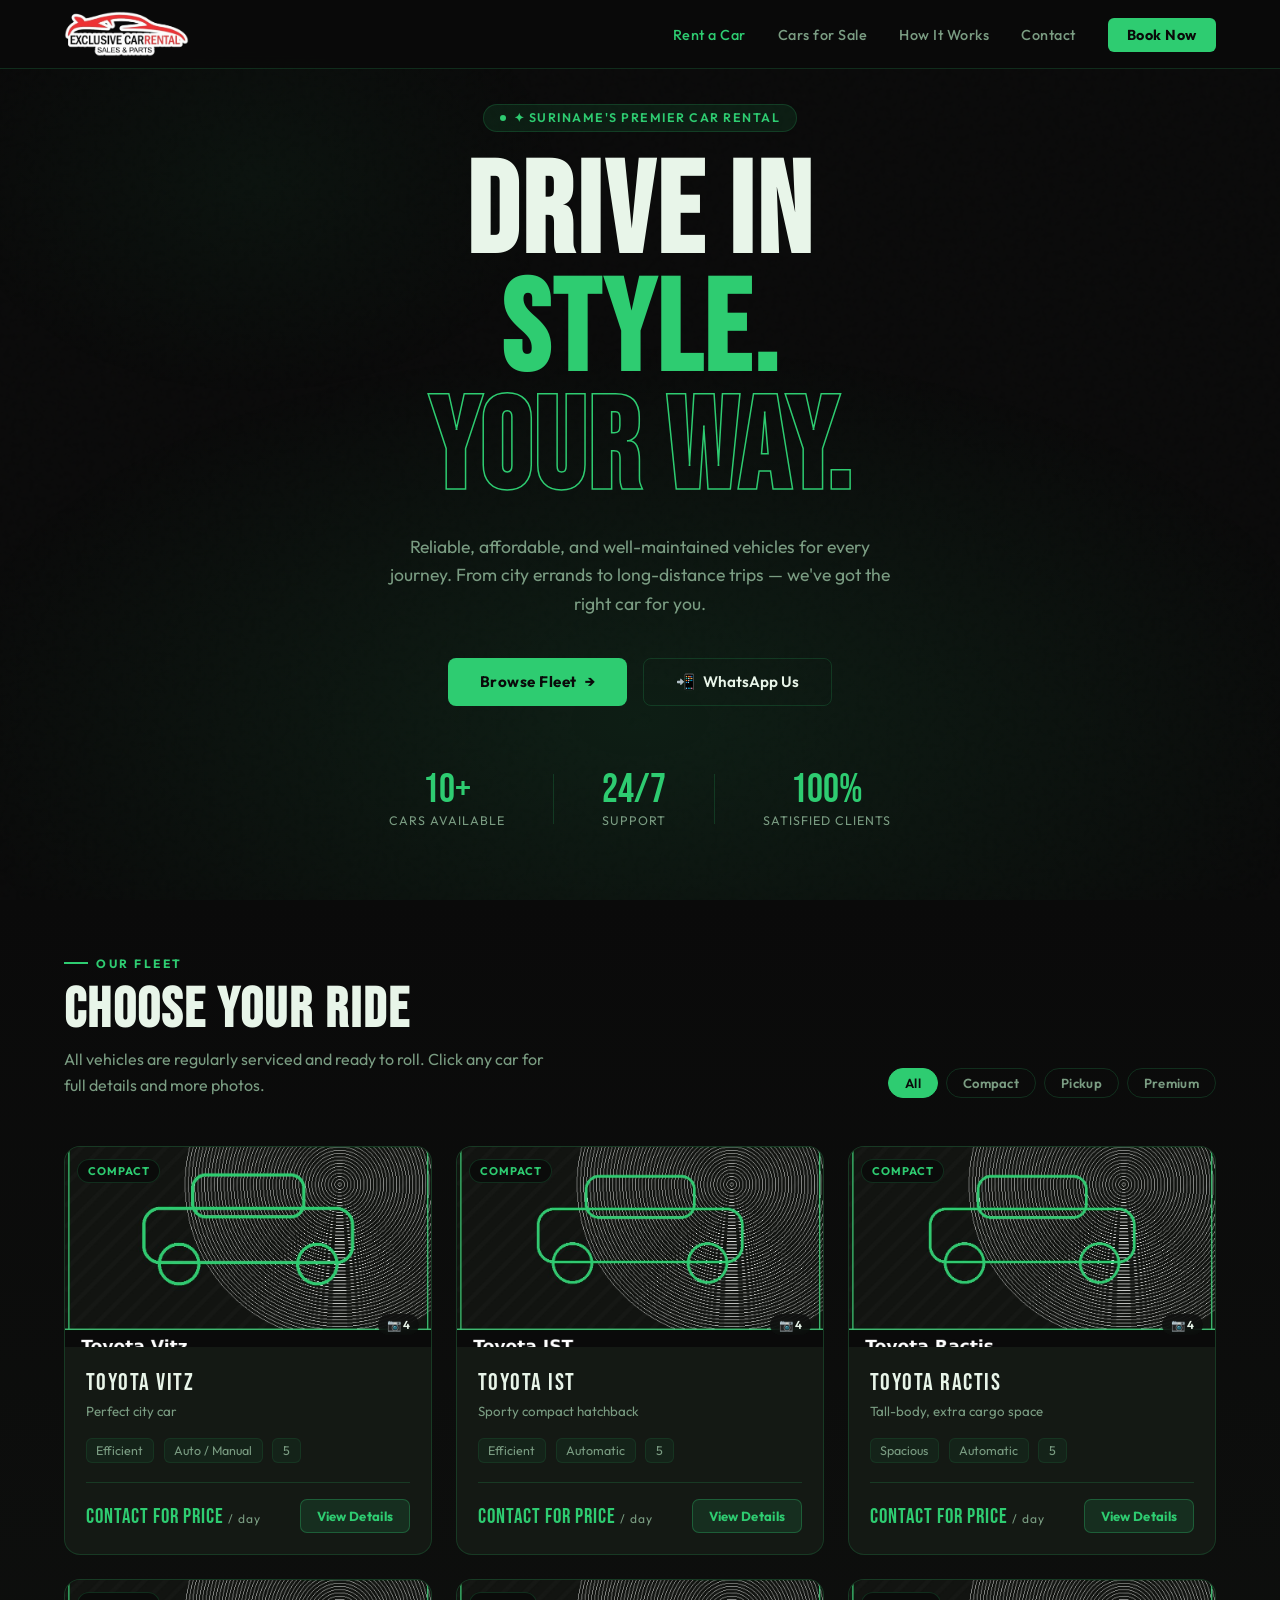
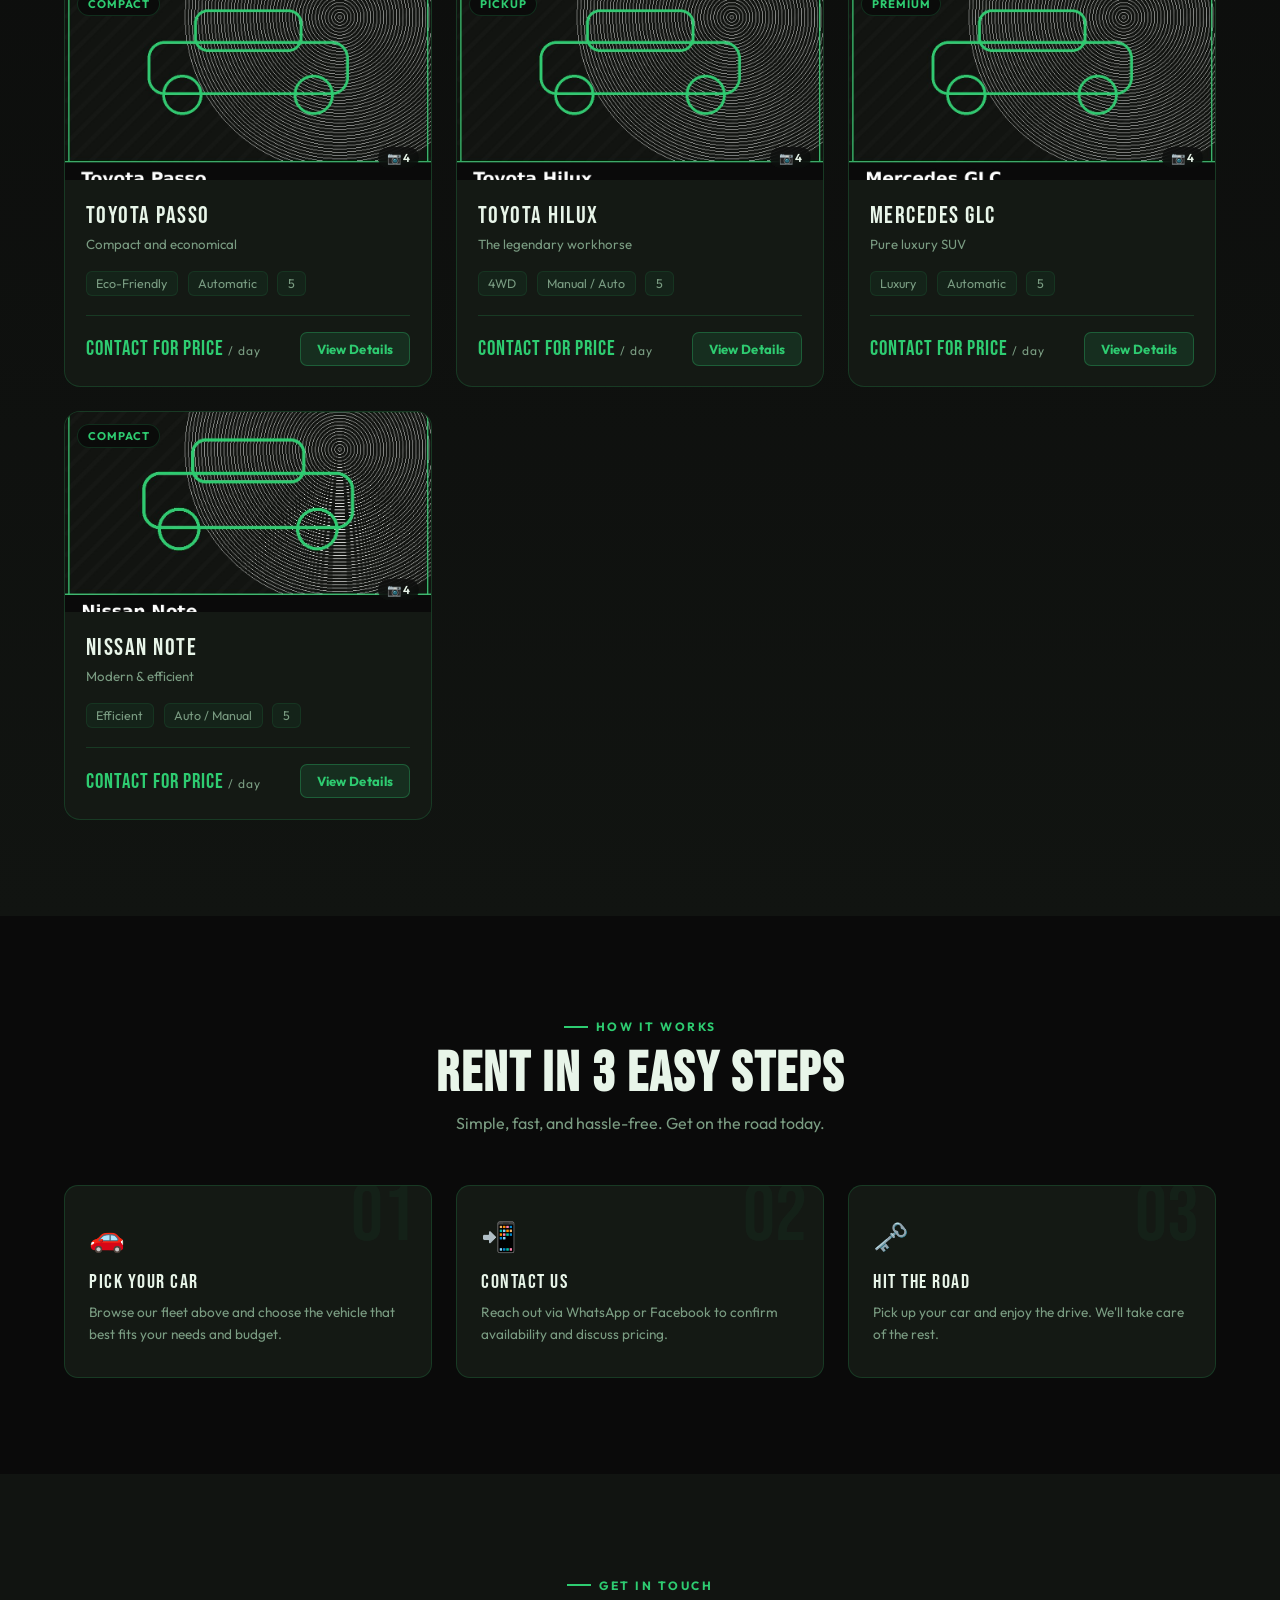
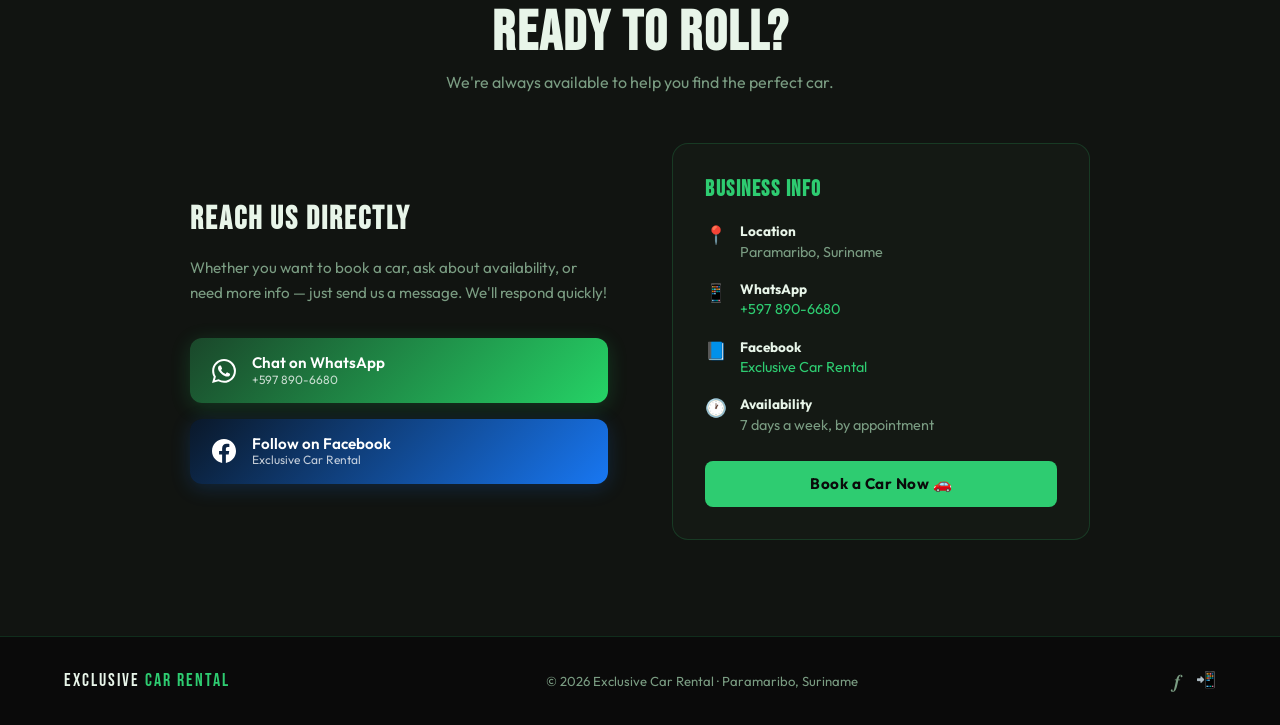
==== index.html @ 066af8f7 "Added files for the project" ====
<!DOCTYPE html>
<html lang="en">
<head>
  <meta charset="UTF-8" />
  <meta name="viewport" content="width=device-width, initial-scale=1.0"/>
  <title>Exclusive Car Rental — Rent a Car in Suriname</title>
  <link rel="icon" href="img/logo.png">
  <link href="https://fonts.googleapis.com/css2?family=Bebas+Neue&family=Outfit:wght@300;400;500;600;700&display=swap" rel="stylesheet"/>
  <link rel="stylesheet" href="index.css">
</head>
<body>

<!-- NAVBAR -->
<nav>
  <a href="index.html" class="logo">
    <img src="img/logo.png" alt="Exclusive Car Rental">
  </a>
  <ul class="nav-links">
    <li><a href="index.html#fleet" class="active">Rent a Car</a></li>
    <li><a href="sales.html">Cars for Sale</a></li>
    <li><a href="index.html#how">How It Works</a></li>
    <li><a href="index.html#contact">Contact</a></li>
    <li><a href="https://wa.me/5978906680" target="_blank" class="nav-cta">Book Now</a></li>
  </ul>
  <button class="hamburger" onclick="toggleMenu()" aria-label="Menu">
    <span></span><span></span><span></span>
  </button>
</nav>

<!-- MOBILE MENU -->
<div class="mobile-menu" id="mobileMenu">
  <a href="index.html#fleet" onclick="toggleMenu()">Rent a Car</a>
  <a href="sales.html" onclick="toggleMenu()">Cars for Sale</a>
  <a href="index.html#how" onclick="toggleMenu()">How It Works</a>
  <a href="index.html#contact" onclick="toggleMenu()">Contact</a>
  <a href="https://wa.me/5978906680" target="_blank">📲 Book on WhatsApp</a>
</div>

<!-- HERO -->
<section class="hero">
  <div class="hero-bg"></div>
  <div class="hero-badge">✦ Suriname's Premier Car Rental</div>
  <h1>
    DRIVE IN<br>
    <span class="accent">STYLE.</span><br>
    <span class="outline">YOUR WAY.</span>
  </h1>
  <p class="hero-sub">
    Reliable, affordable, and well-maintained vehicles for every journey.
    From city errands to long-distance trips — we've got the right car for you.
  </p>
  <div class="hero-actions">
    <a href="#fleet" class="btn-primary">
      <span>Browse Fleet</span>
      <span>→</span>
    </a>
    <a href="https://wa.me/5978906680" target="_blank" class="btn-outline">
      <span>📲</span>
      <span>WhatsApp Us</span>
    </a>
  </div>
  <div class="hero-stats">
    <div class="stat">
      <div class="stat-num">10+</div>
      <div class="stat-label">Cars Available</div>
    </div>
    <div class="divider"></div>
    <div class="stat">
      <div class="stat-num">24/7</div>
      <div class="stat-label">Support</div>
    </div>
    <div class="divider"></div>
    <div class="stat">
      <div class="stat-num">100%</div>
      <div class="stat-label">Satisfied Clients</div>
    </div>
  </div>
</section>

<!-- FLEET -->
<section id="fleet">
  <div class="fleet-header">
    <div>
      <div class="section-label">Our Fleet</div>
      <h2 class="section-title">CHOOSE YOUR RIDE</h2>
      <p class="section-sub">All vehicles are regularly serviced and ready to roll. Click any car for full details and more photos.</p>
    </div>
    <div class="filter-tabs">
      <button class="tab active" onclick="filterCars('all', this)">All</button>
      <button class="tab" onclick="filterCars('compact', this)">Compact</button>
      <button class="tab" onclick="filterCars('suv', this)">Pickup</button>
      <button class="tab" onclick="filterCars('premium', this)">Premium</button>
    </div>
  </div>

  <div class="cars-grid" id="carsGrid">
    <!-- populated by script -->
  </div>
</section>

<!-- HOW IT WORKS -->
<section id="how">
  <div style="text-align:center; margin-bottom:0;">
    <div class="section-label" style="justify-content:center;">How It Works</div>
    <h2 class="section-title">RENT IN 3 EASY STEPS</h2>
    <p class="section-sub" style="margin: 0 auto;">Simple, fast, and hassle-free. Get on the road today.</p>
  </div>
  <div class="how-grid">
    <div class="how-card reveal" data-num="01">
      <div class="how-icon">🚗</div>
      <div class="how-title">Pick Your Car</div>
      <div class="how-desc">Browse our fleet above and choose the vehicle that best fits your needs and budget.</div>
    </div>
    <div class="how-card reveal" data-num="02" style="transition-delay:0.1s">
      <div class="how-icon">📲</div>
      <div class="how-title">Contact Us</div>
      <div class="how-desc">Reach out via WhatsApp or Facebook to confirm availability and discuss pricing.</div>
    </div>
    <div class="how-card reveal" data-num="03" style="transition-delay:0.2s">
      <div class="how-icon">🗝️</div>
      <div class="how-title">Hit the Road</div>
      <div class="how-desc">Pick up your car and enjoy the drive. We'll take care of the rest.</div>
    </div>
  </div>
</section>

<!-- CONTACT -->
<section id="contact">
  <div style="text-align:center;">
    <div class="section-label" style="justify-content:center;">Get In Touch</div>
    <h2 class="section-title">READY TO ROLL?</h2>
    <p class="section-sub" style="margin: 0 auto;">We're always available to help you find the perfect car.</p>
  </div>

  <div class="contact-wrapper">
    <div class="contact-info reveal">
      <h3>Reach Us Directly</h3>
      <p>Whether you want to book a car, ask about availability, or need more info — just send us a message. We'll respond quickly!</p>
      <div class="social-btns">
        <a href="https://wa.me/5978906680" target="_blank" class="social-btn whatsapp">
          <svg viewBox="0 0 24 24" fill="currentColor">
            <path d="M17.472 14.382c-.297-.149-1.758-.867-2.03-.967-.273-.099-.471-.148-.67.15-.197.297-.767.966-.94 1.164-.173.199-.347.223-.644.075-.297-.15-1.255-.463-2.39-1.475-.883-.788-1.48-1.761-1.653-2.059-.173-.297-.018-.458.13-.606.134-.133.298-.347.446-.52.149-.174.198-.298.298-.497.099-.198.05-.371-.025-.52-.075-.149-.669-1.612-.916-2.207-.242-.579-.487-.5-.669-.51-.173-.008-.371-.01-.57-.01-.198 0-.52.074-.792.372-.272.297-1.04 1.016-1.04 2.479 0 1.462 1.065 2.875 1.213 3.074.149.198 2.096 3.2 5.077 4.487.709.306 1.262.489 1.694.625.712.227 1.36.195 1.871.118.571-.085 1.758-.719 2.006-1.413.248-.694.248-1.289.173-1.413-.074-.124-.272-.198-.57-.347m-5.421 7.403h-.004a9.87 9.87 0 01-5.031-1.378l-.361-.214-3.741.982.998-3.648-.235-.374a9.86 9.86 0 01-1.51-5.26c.001-5.45 4.436-9.884 9.888-9.884 2.64 0 5.122 1.03 6.988 2.898a9.825 9.825 0 012.893 6.994c-.003 5.45-4.437 9.884-9.885 9.884m8.413-18.297A11.815 11.815 0 0012.05 0C5.495 0 .16 5.335.157 11.892c0 2.096.547 4.142 1.588 5.945L.057 24l6.305-1.654a11.882 11.882 0 005.683 1.448h.005c6.554 0 11.89-5.335 11.893-11.893a11.821 11.821 0 00-3.48-8.413z"/>
          </svg>
          <div class="social-btn-text">
            Chat on WhatsApp
            <small>+597 890-6680</small>
          </div>
        </a>
        <a href="https://www.facebook.com/share/1Eqevfsc1A/?mibextid=wwXIfr" target="_blank" class="social-btn facebook">
          <svg viewBox="0 0 24 24" fill="currentColor">
            <path d="M24 12.073c0-6.627-5.373-12-12-12s-12 5.373-12 12c0 5.99 4.388 10.954 10.125 11.854v-8.385H7.078v-3.47h3.047V9.43c0-3.007 1.792-4.669 4.533-4.669 1.312 0 2.686.235 2.686.235v2.953H15.83c-1.491 0-1.956.925-1.956 1.874v2.25h3.328l-.532 3.47h-2.796v8.385C19.612 23.027 24 18.062 24 12.073z"/>
          </svg>
          <div class="social-btn-text">
            Follow on Facebook
            <small>Exclusive Car Rental</small>
          </div>
        </a>
      </div>
    </div>

    <div class="contact-card reveal" style="transition-delay:0.15s">
      <h4>Business Info</h4>
      <div class="contact-row">
        <span class="contact-row-icon">📍</span>
        <div><strong>Location</strong>Paramaribo, Suriname</div>
      </div>
      <div class="contact-row">
        <span class="contact-row-icon">📱</span>
        <div><strong>WhatsApp</strong><a href="https://wa.me/5978906680" style="color:var(--green); text-decoration:none;">+597 890-6680</a></div>
      </div>
      <div class="contact-row">
        <span class="contact-row-icon">📘</span>
        <div><strong>Facebook</strong><a href="https://www.facebook.com/share/1Eqevfsc1A/?mibextid=wwXIfr" target="_blank" style="color:var(--green); text-decoration:none;">Exclusive Car Rental</a></div>
      </div>
      <div class="contact-row">
        <span class="contact-row-icon">🕐</span>
        <div><strong>Availability</strong>7 days a week, by appointment</div>
      </div>
      <a href="https://wa.me/5978906680?text=Hi! I'd like to rent a car." target="_blank" class="btn-primary" style="width:100%; justify-content:center; margin-top:0.5rem;">
        Book a Car Now 🚗
      </a>
    </div>
  </div>
</section>

<!-- FOOTER -->
<footer>
  <div class="footer-logo">EXCLUSIVE <span>CAR RENTAL</span></div>
  <div>© 2026 Exclusive Car Rental · Paramaribo, Suriname</div>
  <div style="display:flex; gap:1rem;">
    <a href="https://www.facebook.com/share/1Eqevfsc1A/?mibextid=wwXIfr" target="_blank" style="color:var(--muted); font-size:1.2rem; text-decoration:none; transition:color 0.2s;" onmouseover="this.style.color='#1877f2'" onmouseout="this.style.color='var(--muted)'">𝒇</a>
    <a href="https://wa.me/5978906680" target="_blank" style="color:var(--muted); font-size:1rem; text-decoration:none; transition:color 0.2s;" onmouseover="this.style.color='#25d366'" onmouseout="this.style.color='var(--muted)'">📲</a>
  </div>
</footer>

<script src="cars-data.js"></script>
<script>
  function toggleMenu() {
    document.getElementById('mobileMenu').classList.toggle('open');
  }

  // Build fleet cards from CARS.rental
  const grid = document.getElementById('carsGrid');
  const rentalCars = CARS.rental;
  let i = 0;
  for (const id in rentalCars) {
    const car = rentalCars[id];
    const cover = `img/rental/${id}/${car.images[0]}`;
    const card = document.createElement('a');
    card.href = `car-detail.html?type=rental&id=${id}`;
    card.className = 'car-card';
    card.dataset.cat = car.category;
    card.style.animationDelay = `${0.05 + i * 0.05}s`;
    card.innerHTML = `
      <div class="car-image">
        <div class="car-tag">${car.categoryLabel}</div>
        <img src="${cover}" alt="${car.name}">
        <div class="photo-count">📷 ${car.images.length}</div>
      </div>
      <div class="car-body">
        <div class="car-name">${car.name}</div>
        <div class="car-desc">${car.tagline}</div>
        <div class="car-specs">
          ${car.specs.slice(0,3).map(s => `<span class="spec">${s.value}</span>`).join('')}
        </div>
        <div class="car-footer">
          <div class="car-price">${car.price} <span>${car.priceUnit}</span></div>
          <span class="btn-rent">View Details</span>
        </div>
      </div>
    `;
    grid.appendChild(card);
    i++;
  }

  function filterCars(cat, btn) {
    document.querySelectorAll('.tab').forEach(t => t.classList.remove('active'));
    btn.classList.add('active');
    document.querySelectorAll('.car-card').forEach(card => {
      card.style.display = (cat === 'all' || card.dataset.cat === cat) ? '' : 'none';
    });
  }

  const observer = new IntersectionObserver((entries) => {
    entries.forEach(e => {
      if (e.isIntersecting) {
        e.target.classList.add('visible');
        observer.unobserve(e.target);
      }
    });
  }, { threshold: 0.1 });
  document.querySelectorAll('.reveal').forEach(el => observer.observe(el));
</script>

</body>
</html>
---- index.css ----
*, *::before, *::after { box-sizing: border-box; margin: 0; padding: 0; }

:root {
  --green: #2ecc71;
  --green-dark: #1a7a43;
  --green-light: #4fffaa;
  --black: #0a0a0a;
  --dark: #111411;
  --card-bg: #141914;
  --border: rgba(46,204,113,0.18);
  --text: #e8f5e9;
  --muted: #7a9c82;
  --gold: #f0c040;
}

html { scroll-behavior: smooth; }

body {
  background: var(--black);
  color: var(--text);
  font-family: 'Outfit', sans-serif;
  overflow-x: hidden;
}

body::before {
  content: '';
  position: fixed;
  inset: 0;
  background-image: url("data:image/svg+xml,%3Csvg viewBox='0 0 200 200' xmlns='http://www.w3.org/2000/svg'%3E%3Cfilter id='n'%3E%3CfeTurbulence type='fractalNoise' baseFrequency='0.75' numOctaves='4' stitchTiles='stitch'/%3E%3C/filter%3E%3Crect width='100%25' height='100%25' filter='url(%23n)' opacity='0.04'/%3E%3C/svg%3E");
  pointer-events: none;
  z-index: 0;
  opacity: 0.4;
}

/* ── NAVBAR ── */
nav {
  position: fixed; top: 0; left: 0; right: 0;
  z-index: 100;
  display: flex; align-items: center; justify-content: space-between;
  padding: 0.7rem 5%;
  background: rgba(10,10,10,0.85);
  backdrop-filter: blur(12px);
  border-bottom: 1px solid var(--border);
}

.logo {
  display: flex; align-items: center; gap: 0.6rem;
  text-decoration: none;
}

.logo img {
  height: 46px;
  width: auto;
  display: block;
}

.nav-links {
  display: flex; align-items: center; gap: 2rem; list-style: none;
}

.nav-links a {
  color: var(--muted);
  text-decoration: none;
  font-size: 0.9rem;
  font-weight: 500;
  letter-spacing: 0.5px;
  transition: color 0.2s;
}

.nav-links a:hover, .nav-links a.active { color: var(--green); }

.nav-cta {
  background: var(--green);
  color: var(--black) !important;
  padding: 0.5rem 1.2rem;
  border-radius: 6px;
  font-weight: 700 !important;
  transition: background 0.2s, transform 0.15s !important;
}

.nav-cta:hover { background: var(--green-light) !important; transform: translateY(-1px); }

/* ── MOBILE NAV ── */
.hamburger {
  display: none;
  flex-direction: column; gap: 5px;
  background: none; border: none;
  cursor: pointer; padding: 4px;
}

.hamburger span {
  display: block; width: 24px; height: 2px;
  background: var(--text);
  border-radius: 2px;
  transition: all 0.3s;
}

.mobile-menu {
  display: none;
  position: fixed;
  top: 65px; left: 0; right: 0;
  background: rgba(10,10,10,0.97);
  backdrop-filter: blur(12px);
  border-bottom: 1px solid var(--border);
  padding: 1.5rem 5%;
  z-index: 99;
  flex-direction: column; gap: 1rem;
}

.mobile-menu.open { display: flex; }

.mobile-menu a {
  color: var(--text);
  text-decoration: none;
  font-size: 1rem;
  font-weight: 500;
  padding: 0.5rem 0;
  border-bottom: 1px solid var(--border);
  transition: color 0.2s;
}

.mobile-menu a:hover { color: var(--green); }

@media (max-width: 768px) {
  .nav-links { display: none; }
  .hamburger { display: flex; }
}

/* ── PAGE HERO (small, used on sales/rental listing tops) ── */
.page-hero {
  padding: 9rem 5% 3rem;
  text-align: center;
  position: relative;
  background: radial-gradient(ellipse 70% 60% at 50% 0%, rgba(46,204,113,0.10) 0%, transparent 70%);
}

.hero-badge {
  display: inline-flex; align-items: center; gap: 0.5rem;
  background: rgba(46,204,113,0.1);
  border: 1px solid var(--border);
  border-radius: 999px;
  padding: 0.35rem 1rem;
  font-size: 0.78rem;
  font-weight: 600;
  color: var(--green);
  letter-spacing: 1.5px;
  text-transform: uppercase;
  margin-bottom: 1.5rem;
}

.hero-badge::before {
  content: '';
  width: 6px; height: 6px;
  border-radius: 50%;
  background: var(--green);
  animation: pulse 1.5s infinite;
}

@keyframes pulse {
  0%, 100% { opacity: 1; transform: scale(1); }
  50% { opacity: 0.4; transform: scale(1.4); }
}

.page-hero h1 {
  font-family: 'Bebas Neue', sans-serif;
  font-size: clamp(2.6rem, 7vw, 5rem);
  letter-spacing: 3px;
  line-height: 1;
}

.page-hero h1 .accent { color: var(--green); }

.page-hero p {
  margin: 1.2rem auto 0;
  max-width: 550px;
  color: var(--muted);
  font-size: 1.05rem;
  line-height: 1.6;
}

/* ── FULL HERO (homepage only) ── */
.hero {
  min-height: 100vh;
  display: flex; flex-direction: column;
  align-items: center; justify-content: center;
  text-align: center;
  padding: 6rem 5% 4rem;
  position: relative;
  overflow: hidden;
}

.hero-bg {
  position: absolute; inset: 0;
  background:
    radial-gradient(ellipse 80% 60% at 50% 80%, rgba(46,204,113,0.10) 0%, transparent 70%),
    radial-gradient(ellipse 40% 40% at 20% 20%, rgba(26,122,67,0.08) 0%, transparent 60%);
  z-index: 0;
}

.hero h1 {
  font-family: 'Bebas Neue', sans-serif;
  font-size: clamp(3.5rem, 10vw, 8rem);
  line-height: 0.92;
  letter-spacing: 3px;
  position: relative; z-index: 1;
  animation: fadeUp 0.7s 0.1s ease both;
}

.hero .hero-badge { position: relative; z-index: 1; animation: fadeUp 0.6s ease both; }
.hero h1 .accent { color: var(--green); }
.hero h1 .outline { -webkit-text-stroke: 1.5px var(--green); color: transparent; }

.hero-sub {
  margin-top: 1.5rem;
  font-size: 1.1rem;
  color: var(--muted);
  font-weight: 400;
  max-width: 500px;
  line-height: 1.6;
  position: relative; z-index: 1;
  animation: fadeUp 0.7s 0.2s ease both;
}

.hero-actions {
  margin-top: 2.5rem;
  display: flex; gap: 1rem; flex-wrap: wrap; justify-content: center;
  position: relative; z-index: 1;
  animation: fadeUp 0.7s 0.3s ease both;
}

.btn-primary {
  background: var(--green);
  color: var(--black);
  font-weight: 700;
  font-size: 0.95rem;
  padding: 0.85rem 2rem;
  border-radius: 8px;
  text-decoration: none;
  letter-spacing: 0.5px;
  border: none;
  cursor: pointer;
  transition: background 0.2s, transform 0.15s, box-shadow 0.2s;
  display: inline-flex; align-items: center; gap: 0.5rem;
}

.btn-primary:hover {
  background: var(--green-light);
  transform: translateY(-2px);
  box-shadow: 0 8px 24px rgba(46,204,113,0.3);
}

.btn-outline {
  border: 1.5px solid var(--border);
  color: var(--text);
  font-weight: 600;
  font-size: 0.95rem;
  padding: 0.85rem 2rem;
  border-radius: 8px;
  text-decoration: none;
  background: transparent;
  cursor: pointer;
  transition: border-color 0.2s, color 0.2s, transform 0.15s;
  display: inline-flex; align-items: center; gap: 0.5rem;
}

.btn-outline:hover { border-color: var(--green); color: var(--green); transform: translateY(-2px); }

.hero-stats {
  margin-top: 4rem;
  display: flex; gap: 3rem; flex-wrap: wrap; justify-content: center;
  position: relative; z-index: 1;
  animation: fadeUp 0.7s 0.4s ease both;
}

.stat { text-align: center; }
.stat-num { font-family: 'Bebas Neue', sans-serif; font-size: 2.5rem; color: var(--green); line-height: 1; }
.stat-label { font-size: 0.78rem; color: var(--muted); letter-spacing: 1px; text-transform: uppercase; margin-top: 0.2rem; }
.divider { width: 1px; height: 50px; background: var(--border); align-self: center; }

/* ── SECTIONS ── */
section { position: relative; z-index: 1; }

.section-label {
  display: inline-flex; align-items: center; gap: 0.5rem;
  font-size: 0.75rem; font-weight: 700; letter-spacing: 2.5px;
  text-transform: uppercase; color: var(--green); margin-bottom: 0.8rem;
}

.section-label::before { content: ''; display: block; width: 24px; height: 2px; background: var(--green); }

.section-title {
  font-family: 'Bebas Neue', sans-serif;
  font-size: clamp(2.2rem, 5vw, 3.5rem);
  letter-spacing: 2px; line-height: 1; margin-bottom: 0.5rem;
}

.section-sub { color: var(--muted); font-size: 1rem; max-width: 500px; line-height: 1.6; }

/* ── FLEET / SALES GRID ── */
#fleet, #sale-grid-section {
  padding: 3rem 5% 6rem;
  background: linear-gradient(180deg, var(--black) 0%, var(--dark) 100%);
}

.fleet-header {
  display: flex; align-items: flex-end; justify-content: space-between;
  flex-wrap: wrap; gap: 1rem; margin-bottom: 3rem;
}

.filter-tabs { display: flex; gap: 0.5rem; flex-wrap: wrap; }

.tab {
  background: transparent; border: 1px solid var(--border); color: var(--muted);
  font-family: 'Outfit', sans-serif; font-size: 0.82rem; font-weight: 600;
  padding: 0.4rem 1rem; border-radius: 999px; cursor: pointer;
  transition: all 0.2s; letter-spacing: 0.3px;
}

.tab:hover, .tab.active { background: var(--green); color: var(--black); border-color: var(--green); }

.cars-grid {
  display: grid;
  grid-template-columns: repeat(auto-fill, minmax(300px, 1fr));
  gap: 1.5rem;
}

.car-card {
  background: var(--card-bg);
  border: 1px solid var(--border);
  border-radius: 16px;
  overflow: hidden;
  transition: transform 0.25s, border-color 0.25s, box-shadow 0.25s;
  cursor: pointer;
  text-decoration: none;
  color: var(--text);
  display: block;
  animation: fadeUp 0.5s ease both;
}

.car-card:hover {
  transform: translateY(-6px);
  border-color: rgba(46,204,113,0.4);
  box-shadow: 0 20px 40px rgba(0,0,0,0.4), 0 0 0 1px rgba(46,204,113,0.1);
}

.car-image { width: 100%; height: 200px; position: relative; overflow: hidden; background: #0d1a10; }
.car-image img { width: 100%; height: 100%; object-fit: cover; display: block; transition: transform 0.4s; }
.car-card:hover .car-image img { transform: scale(1.06); }

.car-tag {
  position: absolute; top: 12px; left: 12px;
  background: rgba(10,10,10,0.85); backdrop-filter: blur(6px);
  border: 1px solid var(--border); color: var(--green);
  font-size: 0.7rem; font-weight: 700; letter-spacing: 1px; text-transform: uppercase;
  padding: 0.25rem 0.6rem; border-radius: 999px;
}

.car-tag.for-sale { color: var(--gold); border-color: rgba(240,192,64,0.3); }

.photo-count {
  position: absolute; bottom: 12px; right: 12px;
  background: rgba(10,10,10,0.75); backdrop-filter: blur(6px);
  color: var(--text); font-size: 0.72rem; font-weight: 600;
  padding: 0.2rem 0.55rem; border-radius: 999px;
  display: flex; align-items: center; gap: 0.3rem;
}

.car-body { padding: 1.3rem; }
.car-name { font-family: 'Bebas Neue', sans-serif; font-size: 1.5rem; letter-spacing: 1.5px; color: var(--text); margin-bottom: 0.3rem; }
.car-desc { font-size: 0.83rem; color: var(--muted); line-height: 1.5; margin-bottom: 1rem; }

.car-specs { display: flex; gap: 0.6rem; flex-wrap: wrap; margin-bottom: 1.2rem; }
.spec {
  display: flex; align-items: center; gap: 0.3rem; font-size: 0.78rem; color: var(--muted);
  background: rgba(46,204,113,0.06); border: 1px solid rgba(46,204,113,0.1);
  padding: 0.25rem 0.6rem; border-radius: 6px;
}

.car-footer {
  display: flex; align-items: center; justify-content: space-between;
  padding-top: 1rem; border-top: 1px solid var(--border);
}

.car-price { font-family: 'Bebas Neue', sans-serif; font-size: 1.3rem; color: var(--green); letter-spacing: 1px; }
.car-price span { font-family: 'Outfit', sans-serif; font-size: 0.75rem; color: var(--muted); font-weight: 400; }
.car-price.sale-price { color: var(--gold); }

.btn-rent {
  background: rgba(46,204,113,0.12); border: 1px solid rgba(46,204,113,0.3); color: var(--green);
  font-family: 'Outfit', sans-serif; font-size: 0.82rem; font-weight: 700;
  padding: 0.5rem 1rem; border-radius: 7px; cursor: pointer; transition: all 0.2s;
  letter-spacing: 0.3px; text-decoration: none; display: inline-block;
}
.btn-rent:hover { background: var(--green); color: var(--black); }

.btn-rent.sale-btn { background: rgba(240,192,64,0.12); border-color: rgba(240,192,64,0.3); color: var(--gold); }
.btn-rent.sale-btn:hover { background: var(--gold); color: var(--black); }

/* ── HOW IT WORKS ── */
#how { padding: 6rem 5%; background: var(--black); }

.how-grid { display: grid; grid-template-columns: repeat(auto-fit, minmax(220px, 1fr)); gap: 1.5rem; margin-top: 3rem; }

.how-card {
  background: var(--card-bg); border: 1px solid var(--border); border-radius: 14px;
  padding: 2rem 1.5rem; position: relative; overflow: hidden;
  transition: transform 0.2s, border-color 0.2s;
}
.how-card:hover { transform: translateY(-4px); border-color: rgba(46,204,113,0.35); }
.how-card::before {
  content: attr(data-num); position: absolute; top: -10px; right: 16px;
  font-family: 'Bebas Neue', sans-serif; font-size: 5rem; color: rgba(46,204,113,0.05);
  line-height: 1; pointer-events: none;
}
.how-icon { font-size: 1.8rem; margin-bottom: 1rem; }
.how-title { font-family: 'Bebas Neue', sans-serif; font-size: 1.25rem; letter-spacing: 1.5px; margin-bottom: 0.5rem; color: var(--text); }
.how-desc { font-size: 0.85rem; color: var(--muted); line-height: 1.6; }

/* ── CONTACT ── */
#contact { padding: 6rem 5%; background: var(--dark); }

.contact-wrapper {
  display: grid; grid-template-columns: 1fr 1fr; gap: 4rem; align-items: center;
  max-width: 900px; margin: 3rem auto 0;
}

.contact-info h3 { font-family: 'Bebas Neue', sans-serif; font-size: 2rem; letter-spacing: 2px; margin-bottom: 1rem; }
.contact-info p { color: var(--muted); font-size: 0.95rem; line-height: 1.7; margin-bottom: 2rem; }

.social-btns { display: flex; flex-direction: column; gap: 1rem; }

.social-btn {
  display: flex; align-items: center; gap: 1rem; padding: 1rem 1.4rem; border-radius: 12px;
  text-decoration: none; font-weight: 600; font-size: 0.95rem; transition: transform 0.2s, box-shadow 0.2s;
}
.social-btn:hover { transform: translateX(4px); }
.social-btn.whatsapp { background: linear-gradient(135deg, #1a472a, #25d366); color: white; box-shadow: 0 4px 20px rgba(37,211,102,0.2); }
.social-btn.whatsapp:hover { box-shadow: 0 8px 28px rgba(37,211,102,0.35); }
.social-btn.facebook { background: linear-gradient(135deg, #0a1829, #1877f2); color: white; box-shadow: 0 4px 20px rgba(24,119,242,0.2); }
.social-btn.facebook:hover { box-shadow: 0 8px 28px rgba(24,119,242,0.35); }
.social-btn svg { width: 24px; height: 24px; flex-shrink: 0; }
.social-btn-text { line-height: 1.2; }
.social-btn-text small { display: block; font-size: 0.75rem; opacity: 0.75; font-weight: 400; }

.contact-card { background: var(--card-bg); border: 1px solid var(--border); border-radius: 16px; padding: 2rem; }
.contact-card h4 { font-family: 'Bebas Neue', sans-serif; font-size: 1.4rem; letter-spacing: 1.5px; margin-bottom: 1.2rem; color: var(--green); }
.contact-row { display: flex; align-items: flex-start; gap: 0.8rem; margin-bottom: 1.2rem; font-size: 0.9rem; color: var(--muted); }
.contact-row-icon { font-size: 1.1rem; margin-top: 1px; }
.contact-row strong { display: block; color: var(--text); font-size: 0.85rem; margin-bottom: 0.15rem; }

/* ── FOOTER ── */
footer {
  background: var(--black); border-top: 1px solid var(--border); padding: 2rem 5%;
  display: flex; align-items: center; justify-content: space-between; flex-wrap: wrap; gap: 1rem;
  font-size: 0.82rem; color: var(--muted);
}
.footer-logo { font-family: 'Bebas Neue', sans-serif; font-size: 1.1rem; letter-spacing: 2px; color: var(--text); }
.footer-logo span { color: var(--green); }

/* ── SCROLL ANIM ── */
@keyframes fadeUp { from { opacity: 0; transform: translateY(20px); } to { opacity: 1; transform: translateY(0); } }
.reveal { opacity: 0; transform: translateY(24px); transition: opacity 0.6s ease, transform 0.6s ease; }
.reveal.visible { opacity: 1; transform: translateY(0); }

/* ══════════════════════════════════════
   CAR DETAIL PAGE
   ══════════════════════════════════════ */

.breadcrumb {
  padding: 6.5rem 5% 0;
  font-size: 0.85rem;
  color: var(--muted);
  display: flex; align-items: center; gap: 0.4rem;
  flex-wrap: wrap;
}
.breadcrumb a { color: var(--muted); text-decoration: none; transition: color 0.2s; }
.breadcrumb a:hover { color: var(--green); }
.breadcrumb .current { color: var(--green); }

.detail-wrapper {
  padding: 1.5rem 5% 5rem;
  display: grid;
  grid-template-columns: 1.15fr 0.85fr;
  gap: 3rem;
  align-items: flex-start;
  max-width: 1300px;
  margin: 0 auto;
}

/* gallery */
.gallery-main {
  position: relative;
  width: 100%;
  aspect-ratio: 4 / 3;
  border-radius: 18px;
  overflow: hidden;
  background: var(--card-bg);
  border: 1px solid var(--border);
  cursor: zoom-in;
}
.gallery-main img {
  width: 100%; height: 100%; object-fit: cover;
  display: block;
  transition: opacity 0.25s;
}
.gallery-nav-btn {
  position: absolute; top: 50%; transform: translateY(-50%);
  background: rgba(10,10,10,0.6); backdrop-filter: blur(6px);
  border: 1px solid var(--border); color: var(--text);
  width: 42px; height: 42px; border-radius: 50%;
  display: flex; align-items: center; justify-content: center;
  cursor: pointer; font-size: 1.2rem; transition: background 0.2s, color 0.2s;
  z-index: 2;
}
.gallery-nav-btn:hover { background: var(--green); color: var(--black); }
.gallery-nav-btn.prev { left: 14px; }
.gallery-nav-btn.next { right: 14px; }

.gallery-counter {
  position: absolute; bottom: 14px; right: 14px;
  background: rgba(10,10,10,0.75); backdrop-filter: blur(6px);
  color: var(--text); font-size: 0.78rem; font-weight: 600;
  padding: 0.3rem 0.7rem; border-radius: 999px;
}

.thumbs {
  display: grid;
  grid-template-columns: repeat(4, 1fr);
  gap: 0.7rem;
  margin-top: 0.9rem;
}
.thumb {
  aspect-ratio: 4 / 3;
  border-radius: 10px;
  overflow: hidden;
  border: 2px solid transparent;
  cursor: pointer;
  opacity: 0.6;
  transition: opacity 0.2s, border-color 0.2s;
  background: var(--card-bg);
}
.thumb img { width: 100%; height: 100%; object-fit: cover; display: block; }
.thumb:hover { opacity: 0.9; }
.thumb.active { opacity: 1; border-color: var(--green); }

/* info panel */
.detail-info .car-tag { position: static; display: inline-flex; margin-bottom: 1rem; }

.detail-title {
  font-family: 'Bebas Neue', sans-serif;
  font-size: clamp(2.2rem, 4vw, 3.2rem);
  letter-spacing: 2px;
  line-height: 1;
  margin-bottom: 0.6rem;
}

.detail-tagline { color: var(--muted); font-size: 1rem; line-height: 1.6; margin-bottom: 1.5rem; }

.detail-price-box {
  background: var(--card-bg);
  border: 1px solid var(--border);
  border-radius: 14px;
  padding: 1.3rem 1.5rem;
  margin-bottom: 1.5rem;
  display: flex; align-items: center; justify-content: space-between; flex-wrap: wrap; gap: 1rem;
}
.detail-price {
  font-family: 'Bebas Neue', sans-serif;
  font-size: 2rem;
  color: var(--green);
  letter-spacing: 1px;
}
.detail-price.sale { color: var(--gold); }
.detail-price small { display: block; font-family: 'Outfit', sans-serif; font-size: 0.75rem; color: var(--muted); font-weight: 400; letter-spacing: 0; margin-top: 0.2rem; }

.spec-grid {
  display: grid;
  grid-template-columns: repeat(2, 1fr);
  gap: 0.9rem;
  margin-bottom: 1.8rem;
}
.spec-item {
  background: var(--card-bg);
  border: 1px solid var(--border);
  border-radius: 10px;
  padding: 0.8rem 1rem;
}
.spec-item .label { font-size: 0.72rem; color: var(--muted); text-transform: uppercase; letter-spacing: 0.8px; margin-bottom: 0.25rem; }
.spec-item .value { font-size: 0.98rem; color: var(--text); font-weight: 600; }

.detail-desc-title {
  font-family: 'Bebas Neue', sans-serif;
  font-size: 1.2rem;
  letter-spacing: 1.5px;
  color: var(--green);
  margin-bottom: 0.6rem;
}
.detail-desc { color: var(--muted); font-size: 0.92rem; line-height: 1.7; margin-bottom: 2rem; }

.detail-actions { display: flex; gap: 1rem; flex-wrap: wrap; }

/* lightbox */
.lightbox-overlay {
  position: fixed; inset: 0; background: rgba(0,0,0,0.92);
  z-index: 999; display: none; align-items: center; justify-content: center;
  padding: 3rem;
}
.lightbox-overlay.open { display: flex; }
.lightbox-overlay img { max-width: 100%; max-height: 100%; border-radius: 10px; object-fit: contain; }
.lightbox-close {
  position: absolute; top: 24px; right: 32px;
  color: var(--text); font-size: 2rem; cursor: pointer; background: none; border: none; line-height: 1;
}
.lightbox-overlay .gallery-nav-btn { top: 50%; }

@media (max-width: 900px) {
  .detail-wrapper { grid-template-columns: 1fr; gap: 2rem; }
}

@media (max-width: 500px) {
  .thumbs { grid-template-columns: repeat(4, 1fr); }
  .spec-grid { grid-template-columns: 1fr 1fr; }
}

/* ── RESPONSIVE (general) ── */
@media (max-width: 768px) {
  .contact-wrapper { grid-template-columns: 1fr; gap: 2rem; }
  .hero-stats { gap: 1.5rem; }
  .divider { display: none; }
  .fleet-header { flex-direction: column; align-items: flex-start; }
}
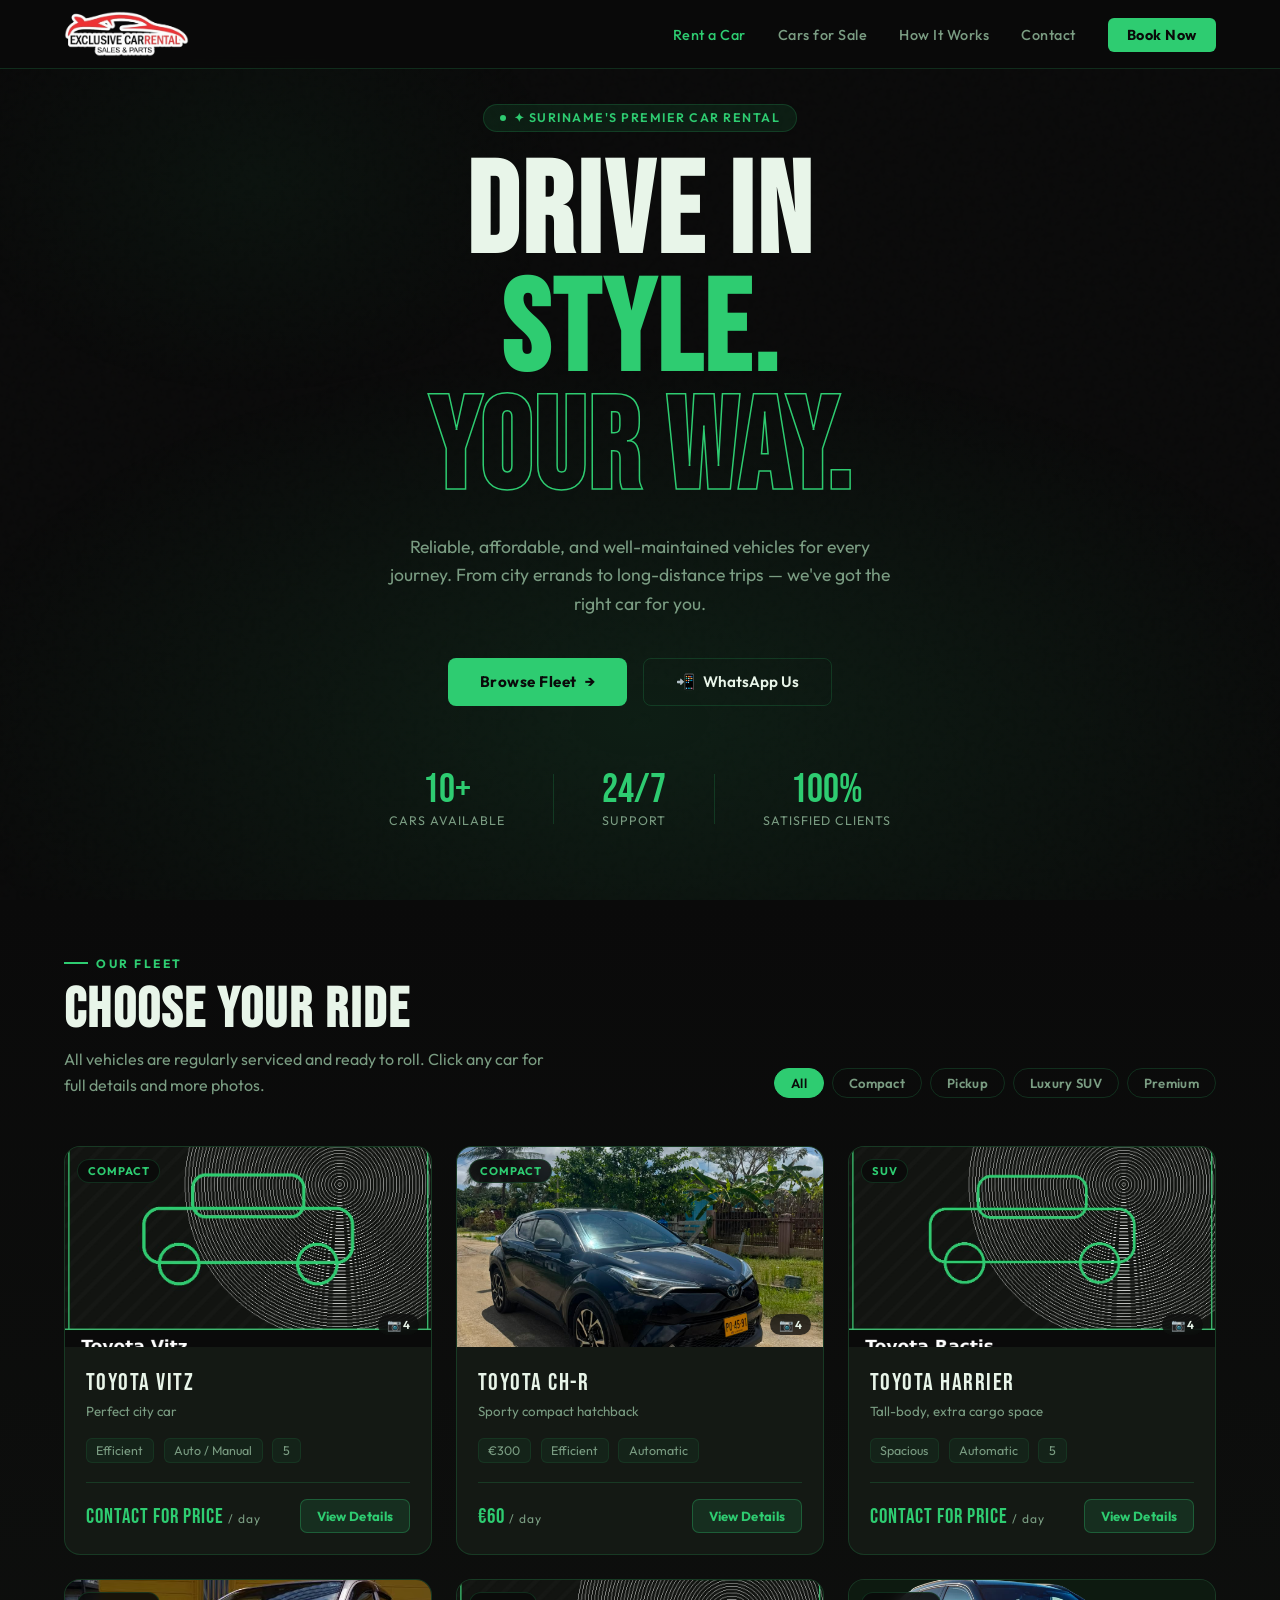
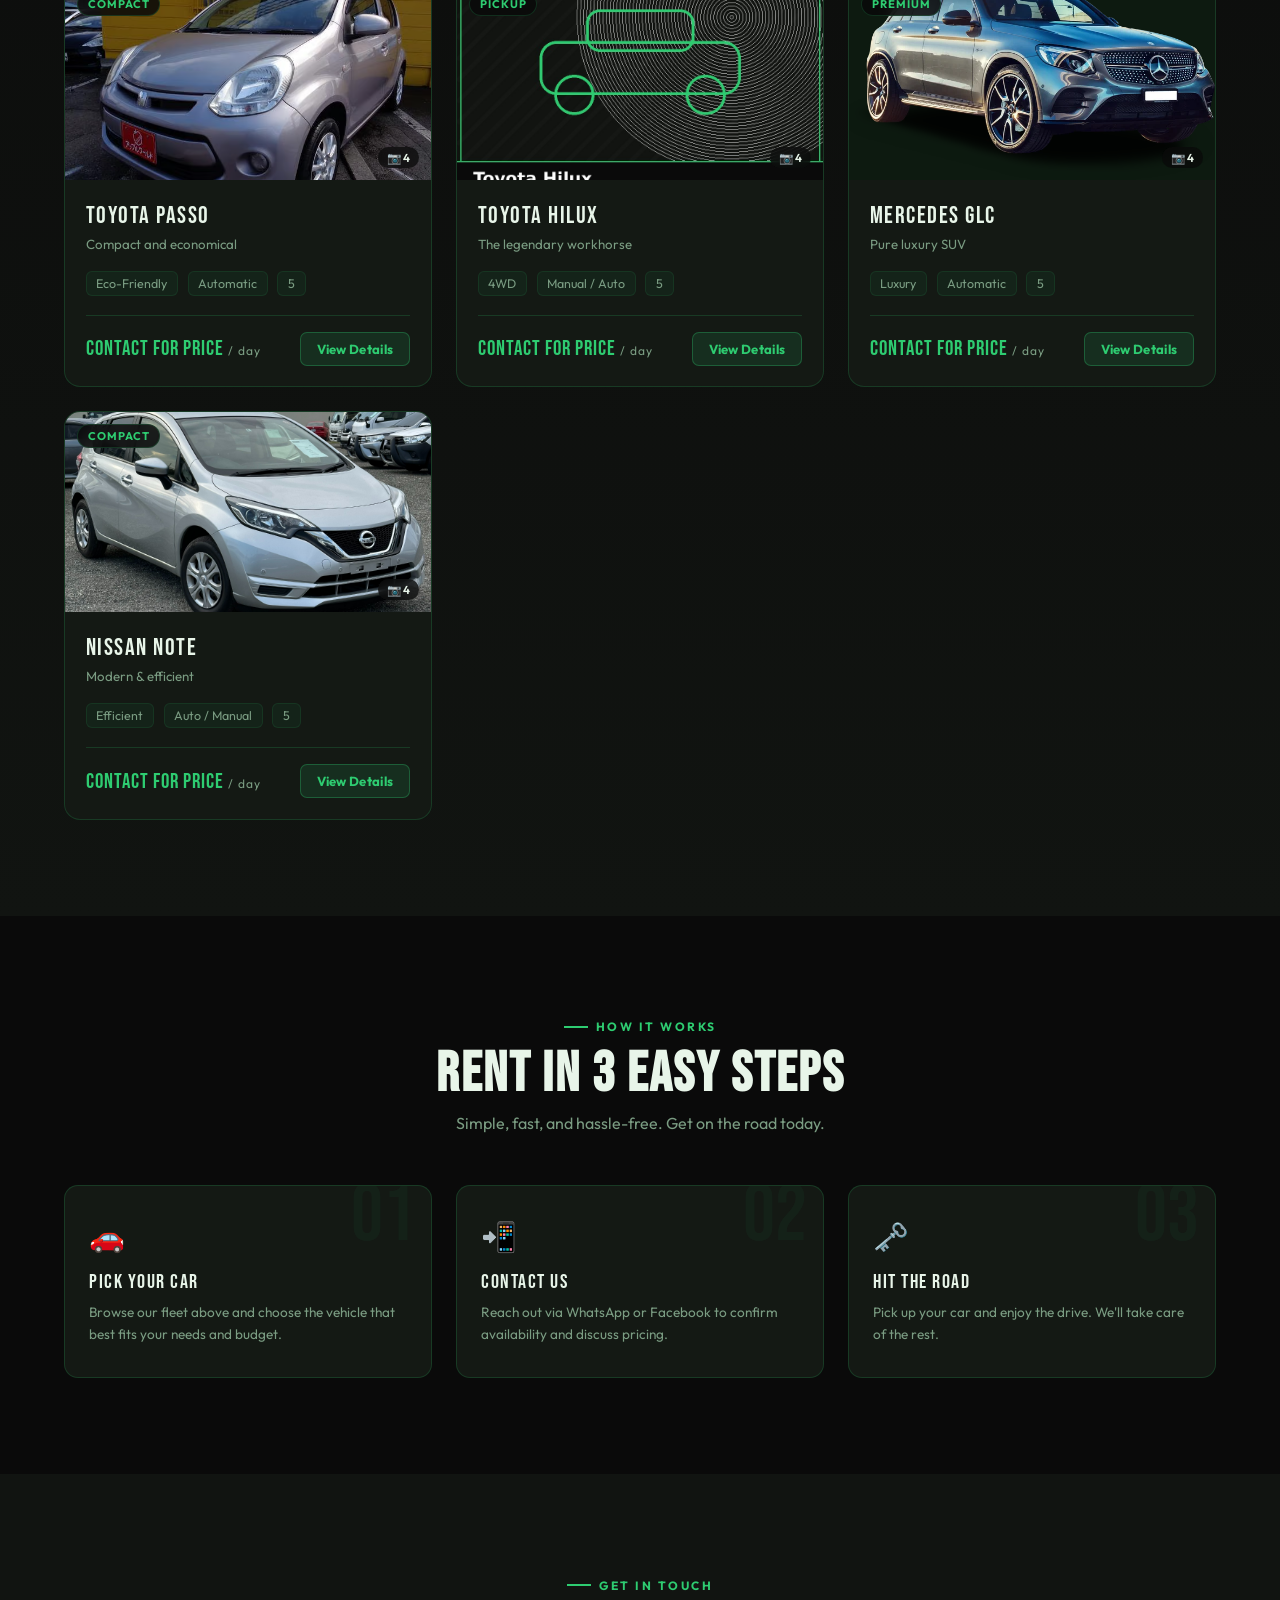
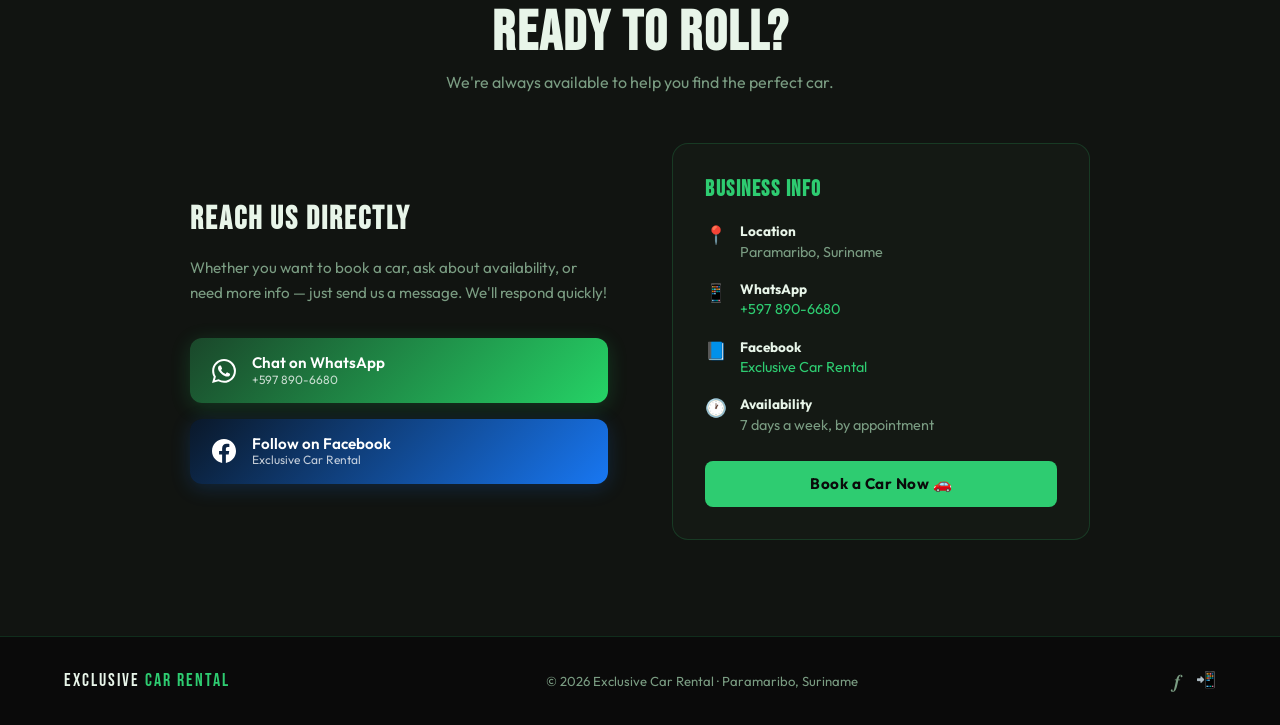
==== commit 256871df: "Added new value Luxury Suv. Added toyota harrier" ====
--- a/index.html
+++ b/index.html
@@ -88,7 +88,8 @@
     <div class="filter-tabs">
       <button class="tab active" onclick="filterCars('all', this)">All</button>
       <button class="tab" onclick="filterCars('compact', this)">Compact</button>
-      <button class="tab" onclick="filterCars('suv', this)">Pickup</button>
+      <button class="tab" onclick="filterCars('pickup', this)">Pickup</button>
+      <button class="tab" onclick="filterCars('suv', this)">Luxury SUV</button>
       <button class="tab" onclick="filterCars('premium', this)">Premium</button>
     </div>
   </div>
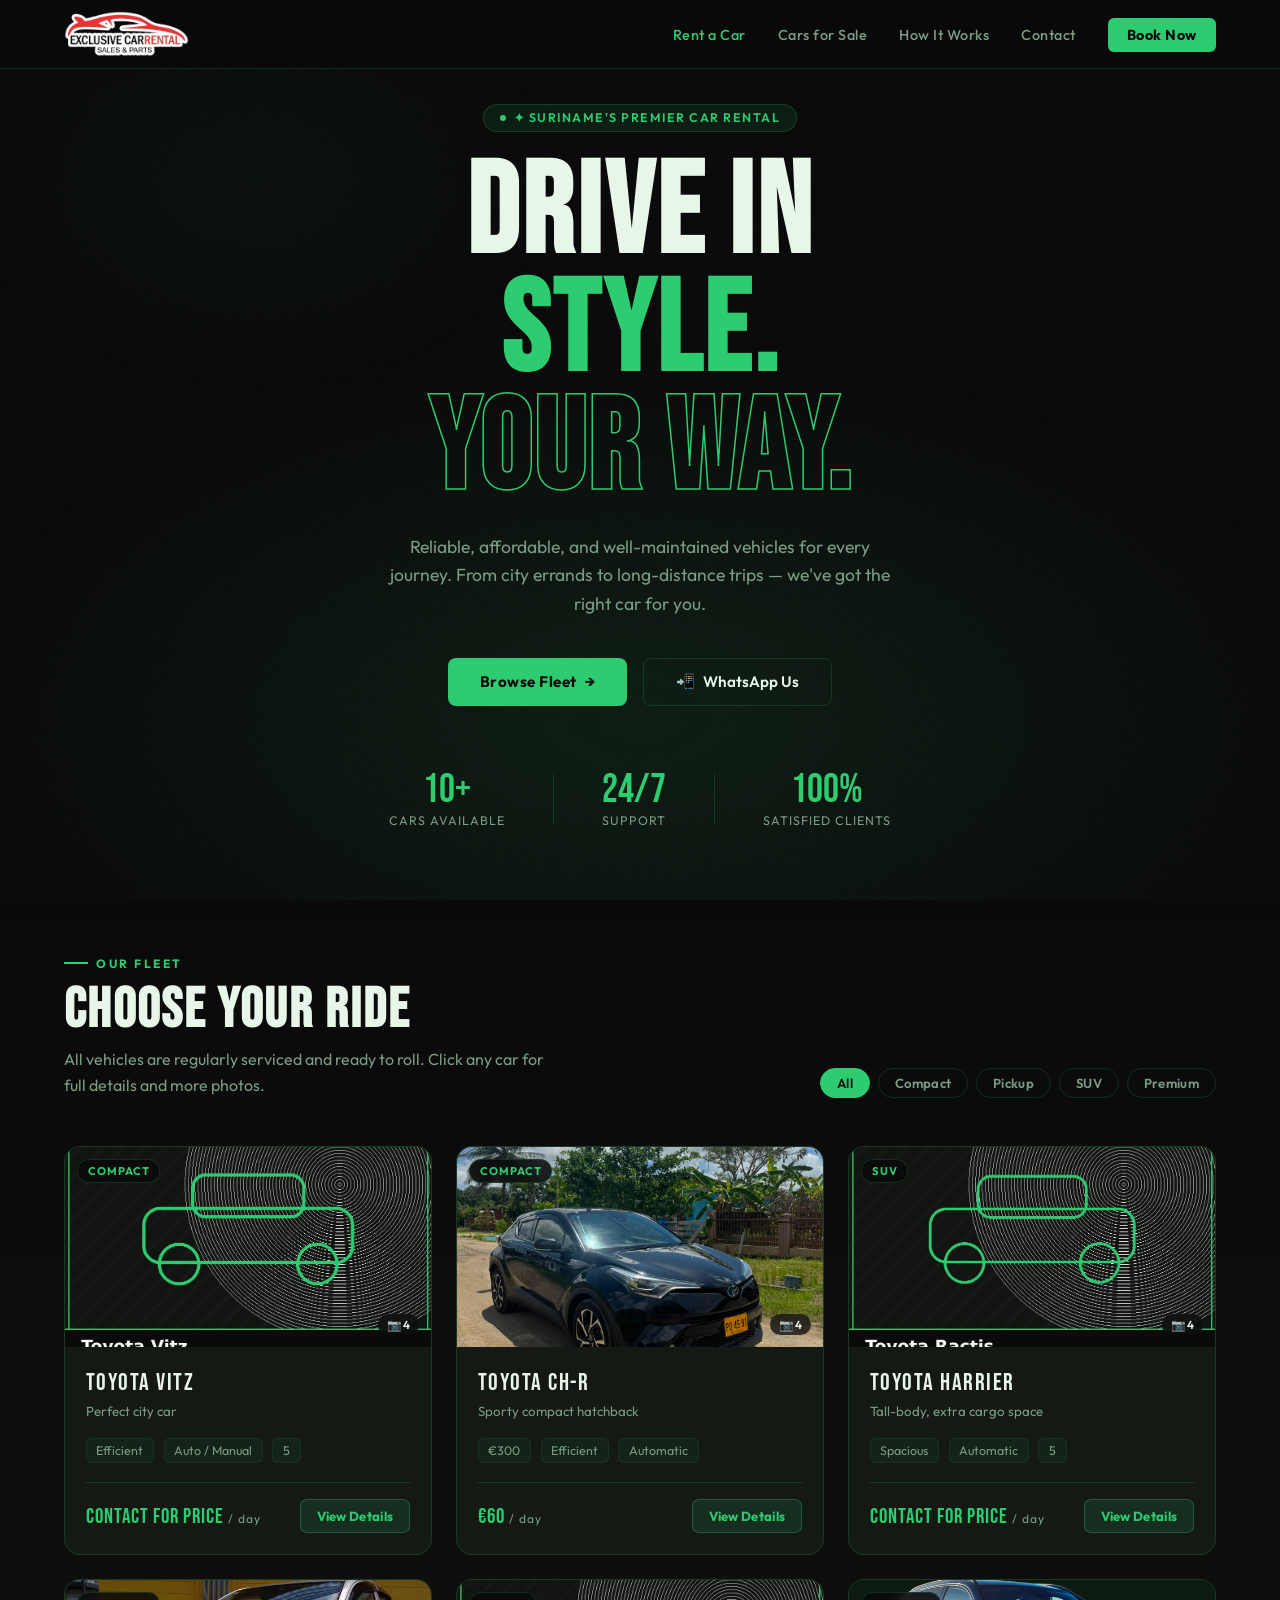
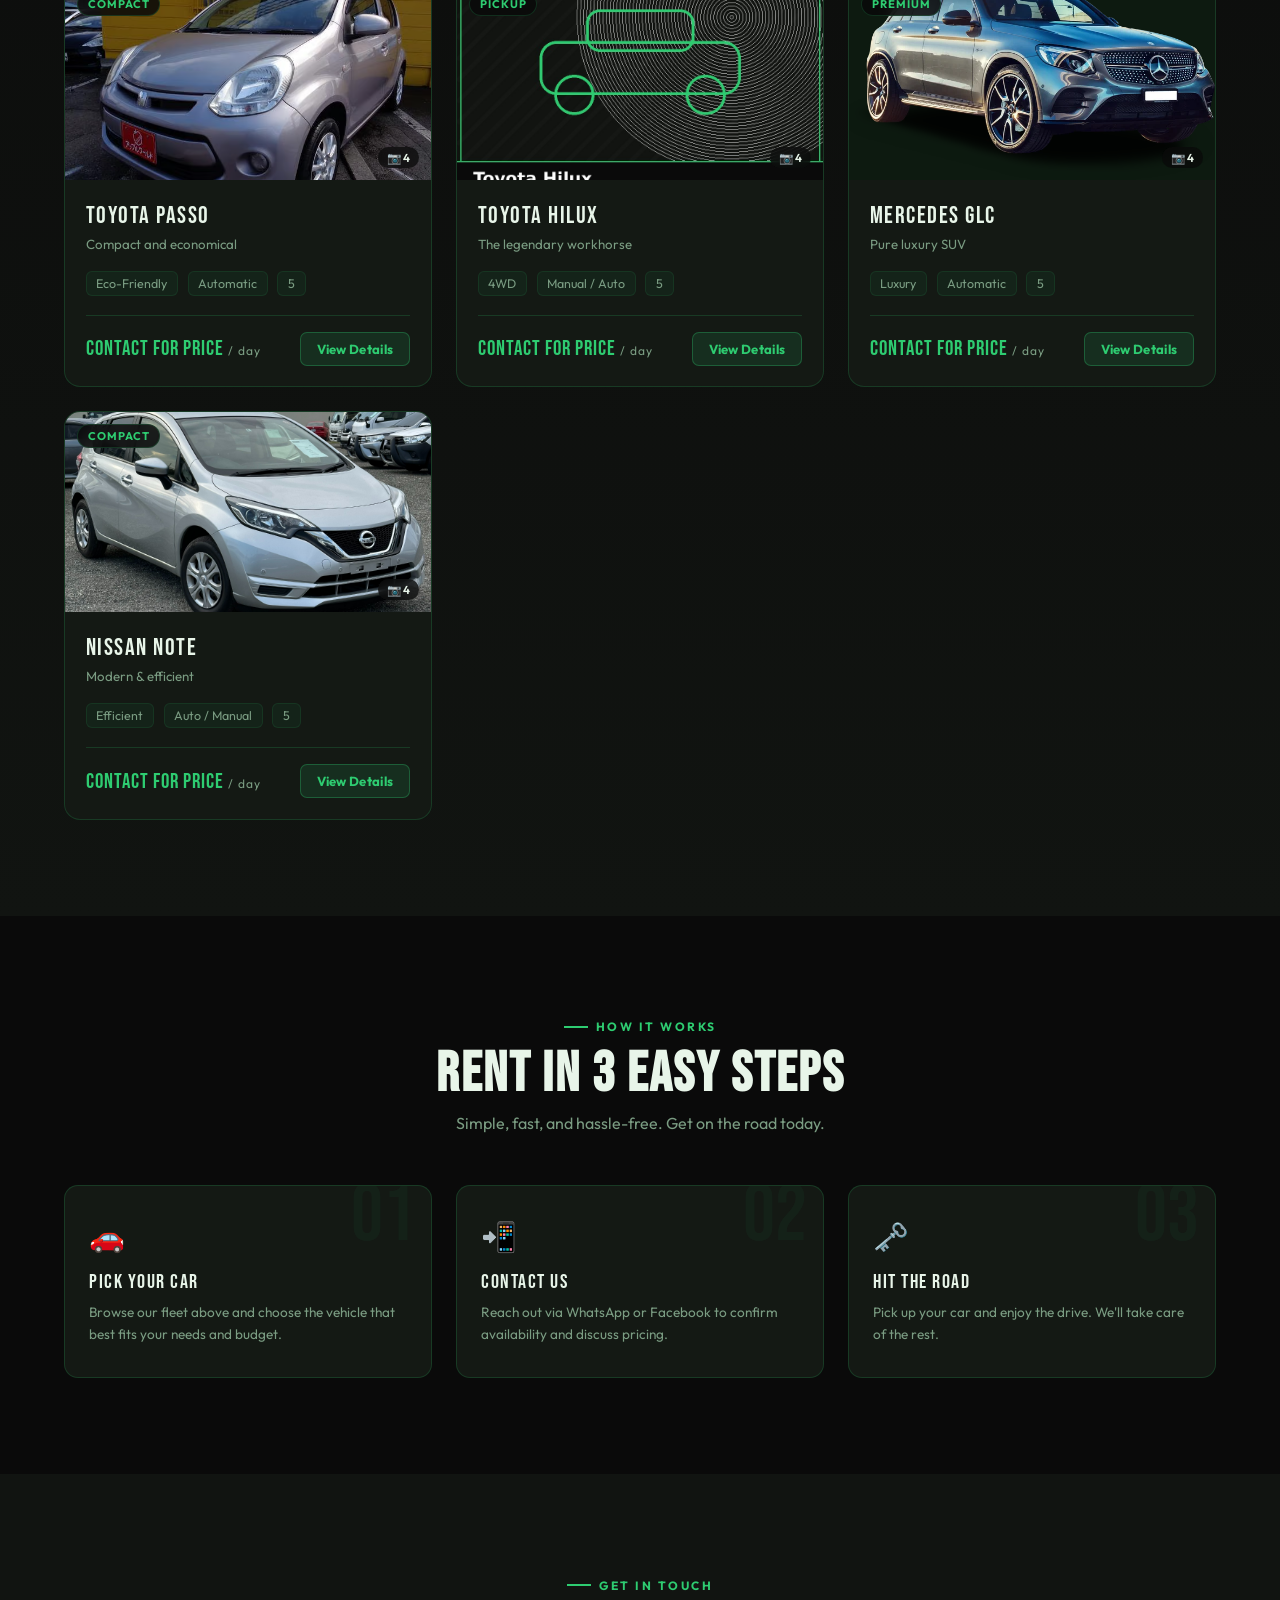
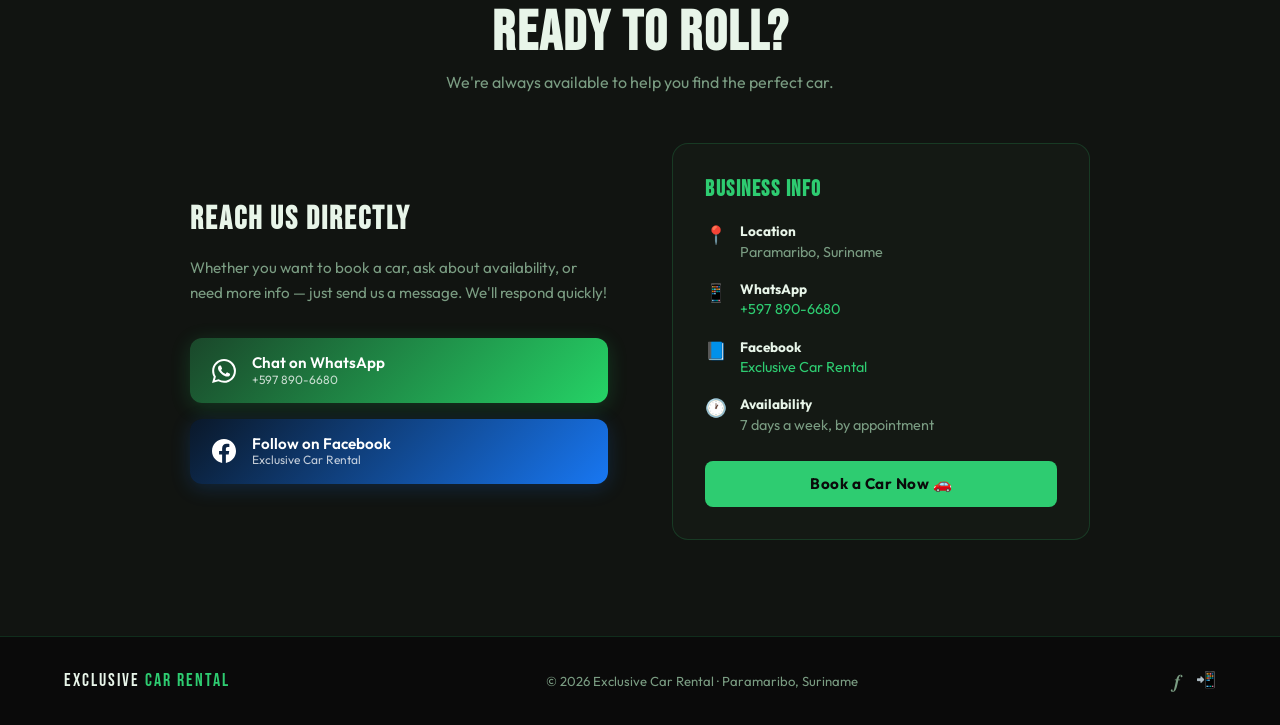
==== commit 234f2bff: "changed luxury SUV to Suv in html" ====
--- a/index.html
+++ b/index.html
@@ -89,7 +89,7 @@
       <button class="tab active" onclick="filterCars('all', this)">All</button>
       <button class="tab" onclick="filterCars('compact', this)">Compact</button>
       <button class="tab" onclick="filterCars('pickup', this)">Pickup</button>
-      <button class="tab" onclick="filterCars('suv', this)">Luxury SUV</button>
+      <button class="tab" onclick="filterCars('suv', this)">SUV</button>
       <button class="tab" onclick="filterCars('premium', this)">Premium</button>
     </div>
   </div>
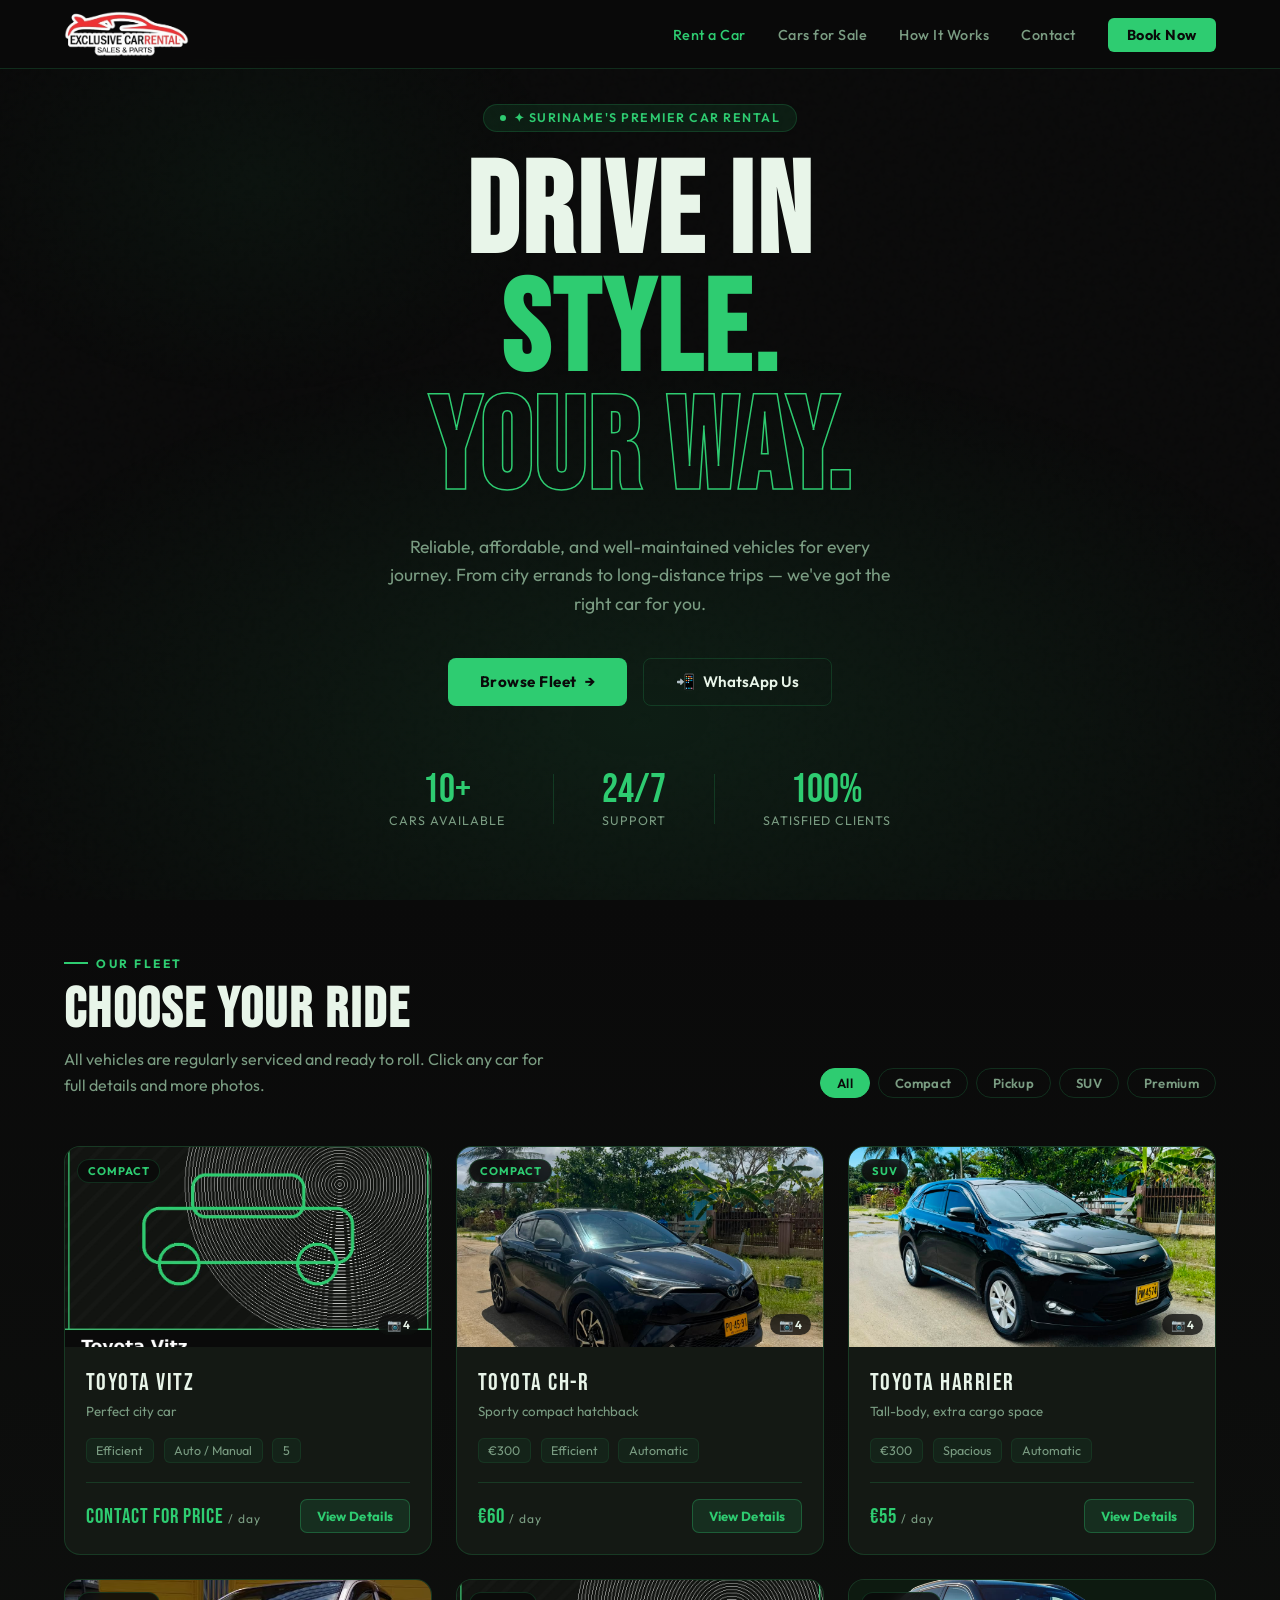
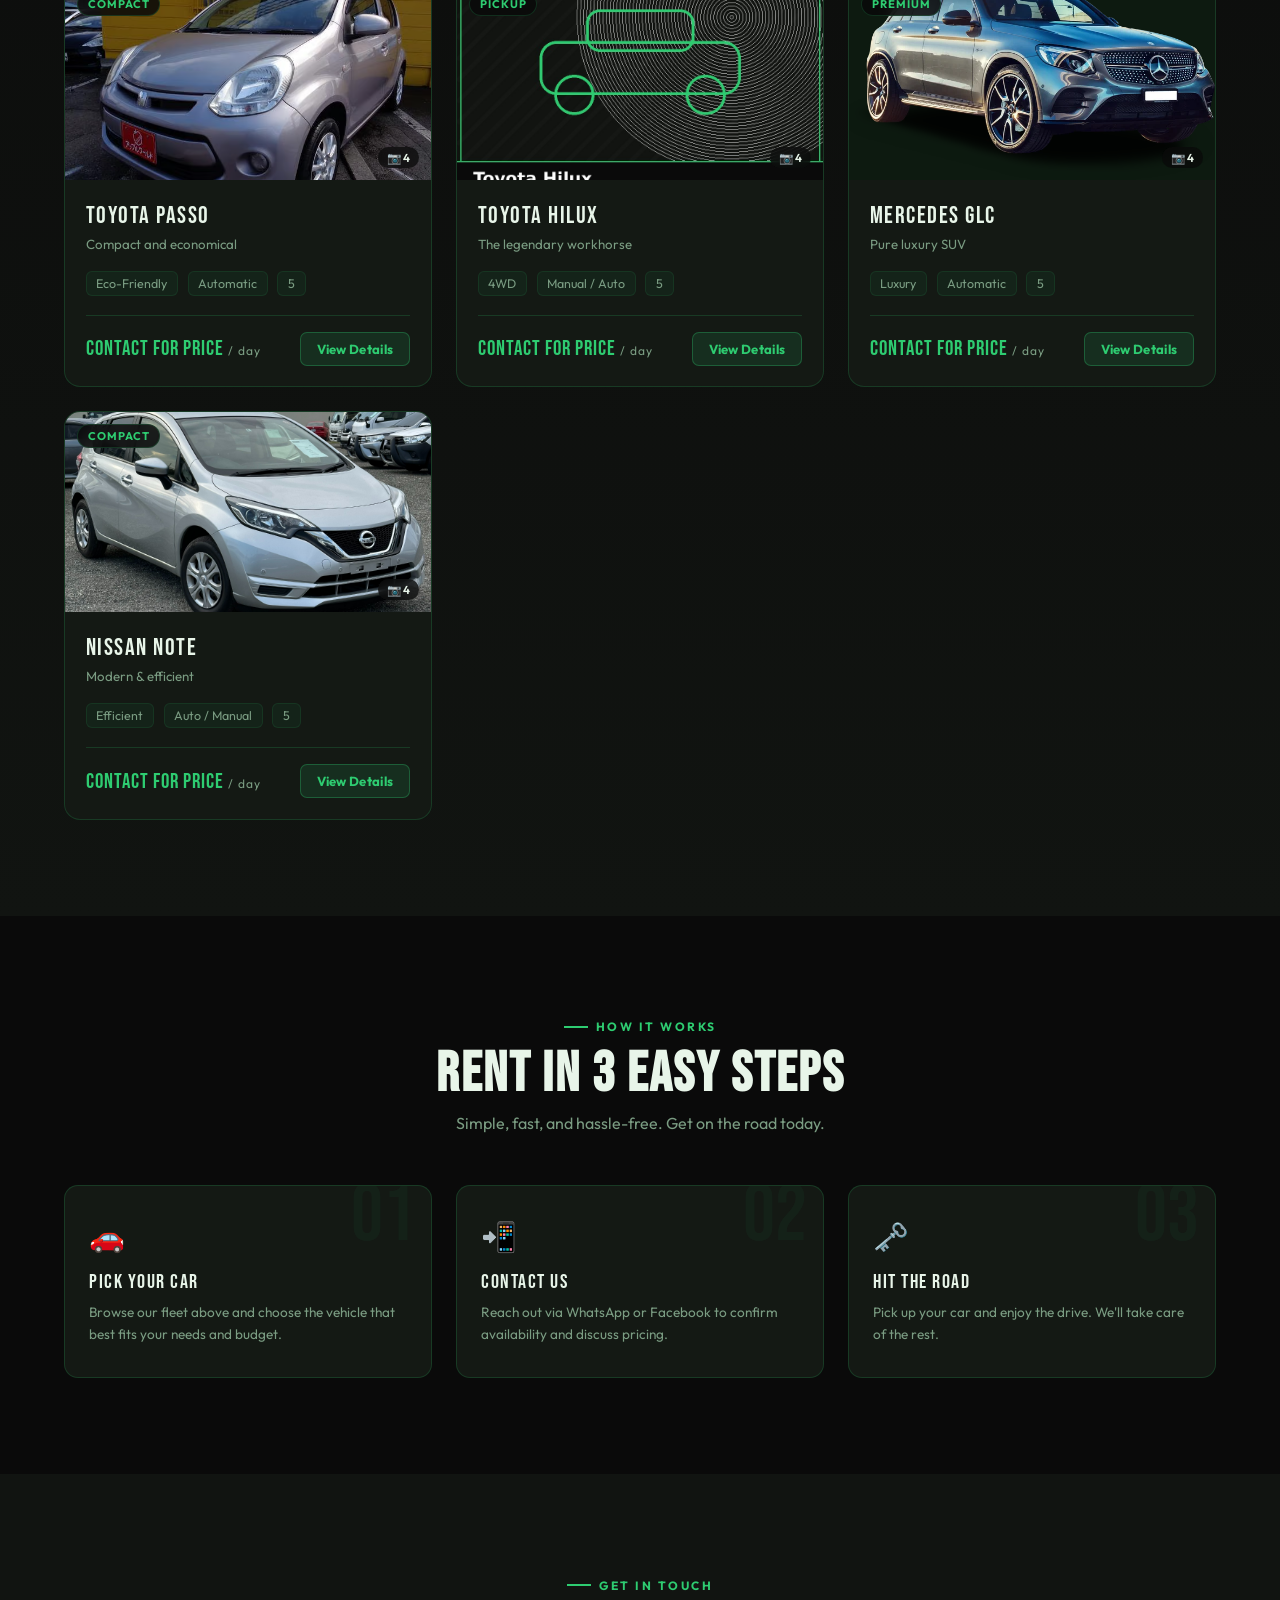
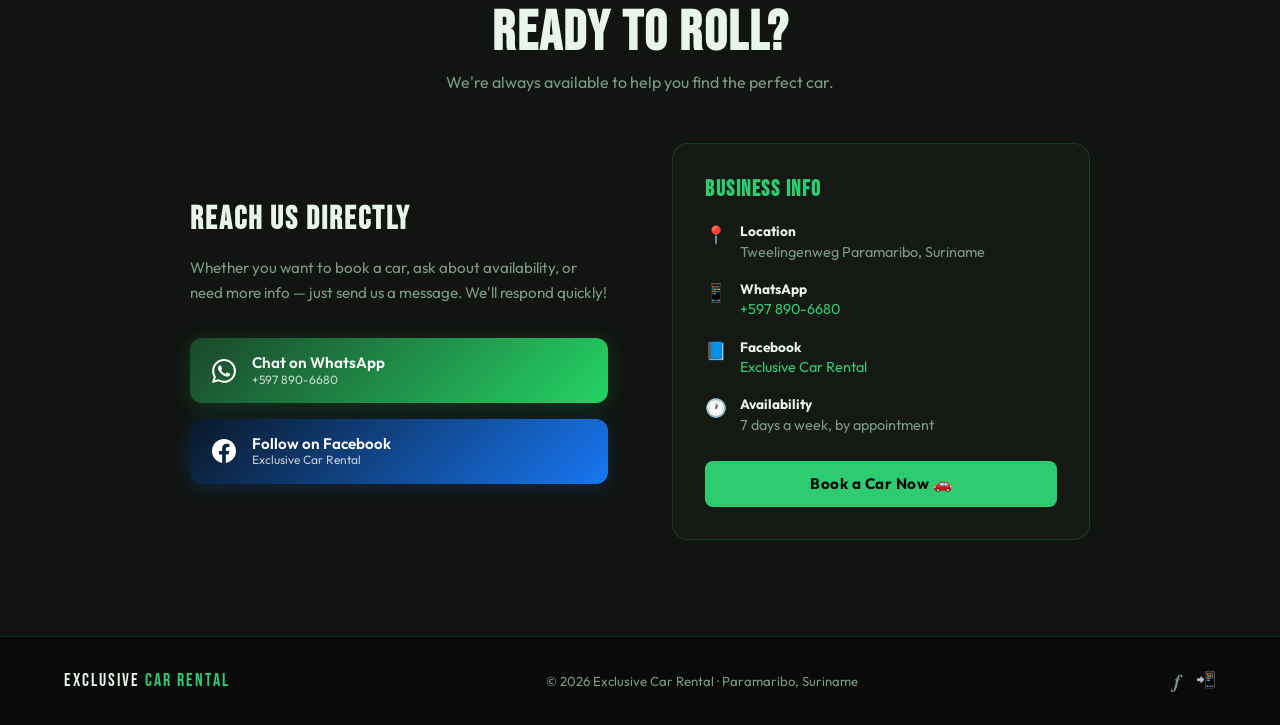
==== commit 26eeb31b: "added tweelingenweg" ====
--- a/index.html
+++ b/index.html
@@ -163,7 +163,7 @@
       <h4>Business Info</h4>
       <div class="contact-row">
         <span class="contact-row-icon">📍</span>
-        <div><strong>Location</strong>Paramaribo, Suriname</div>
+        <div><strong>Location</strong>Tweelingenweg Paramaribo, Suriname</div>
       </div>
       <div class="contact-row">
         <span class="contact-row-icon">📱</span>
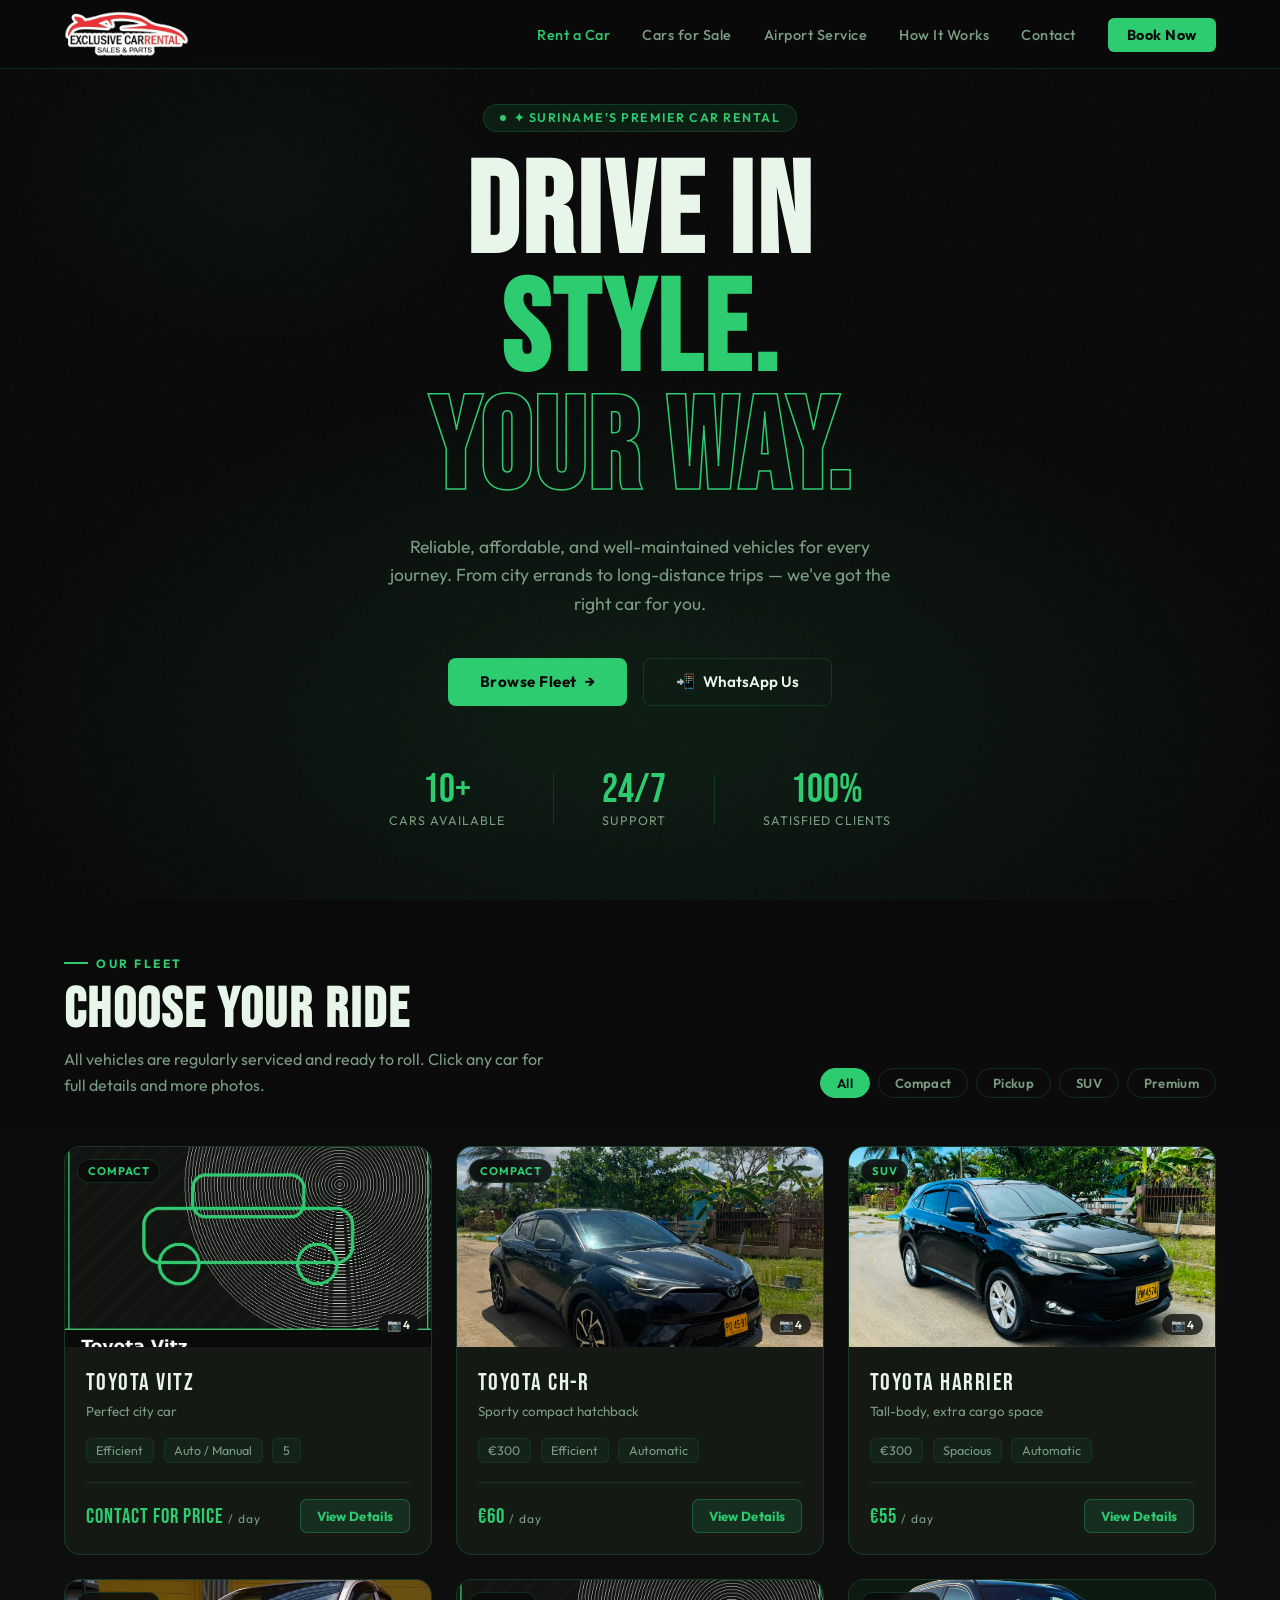
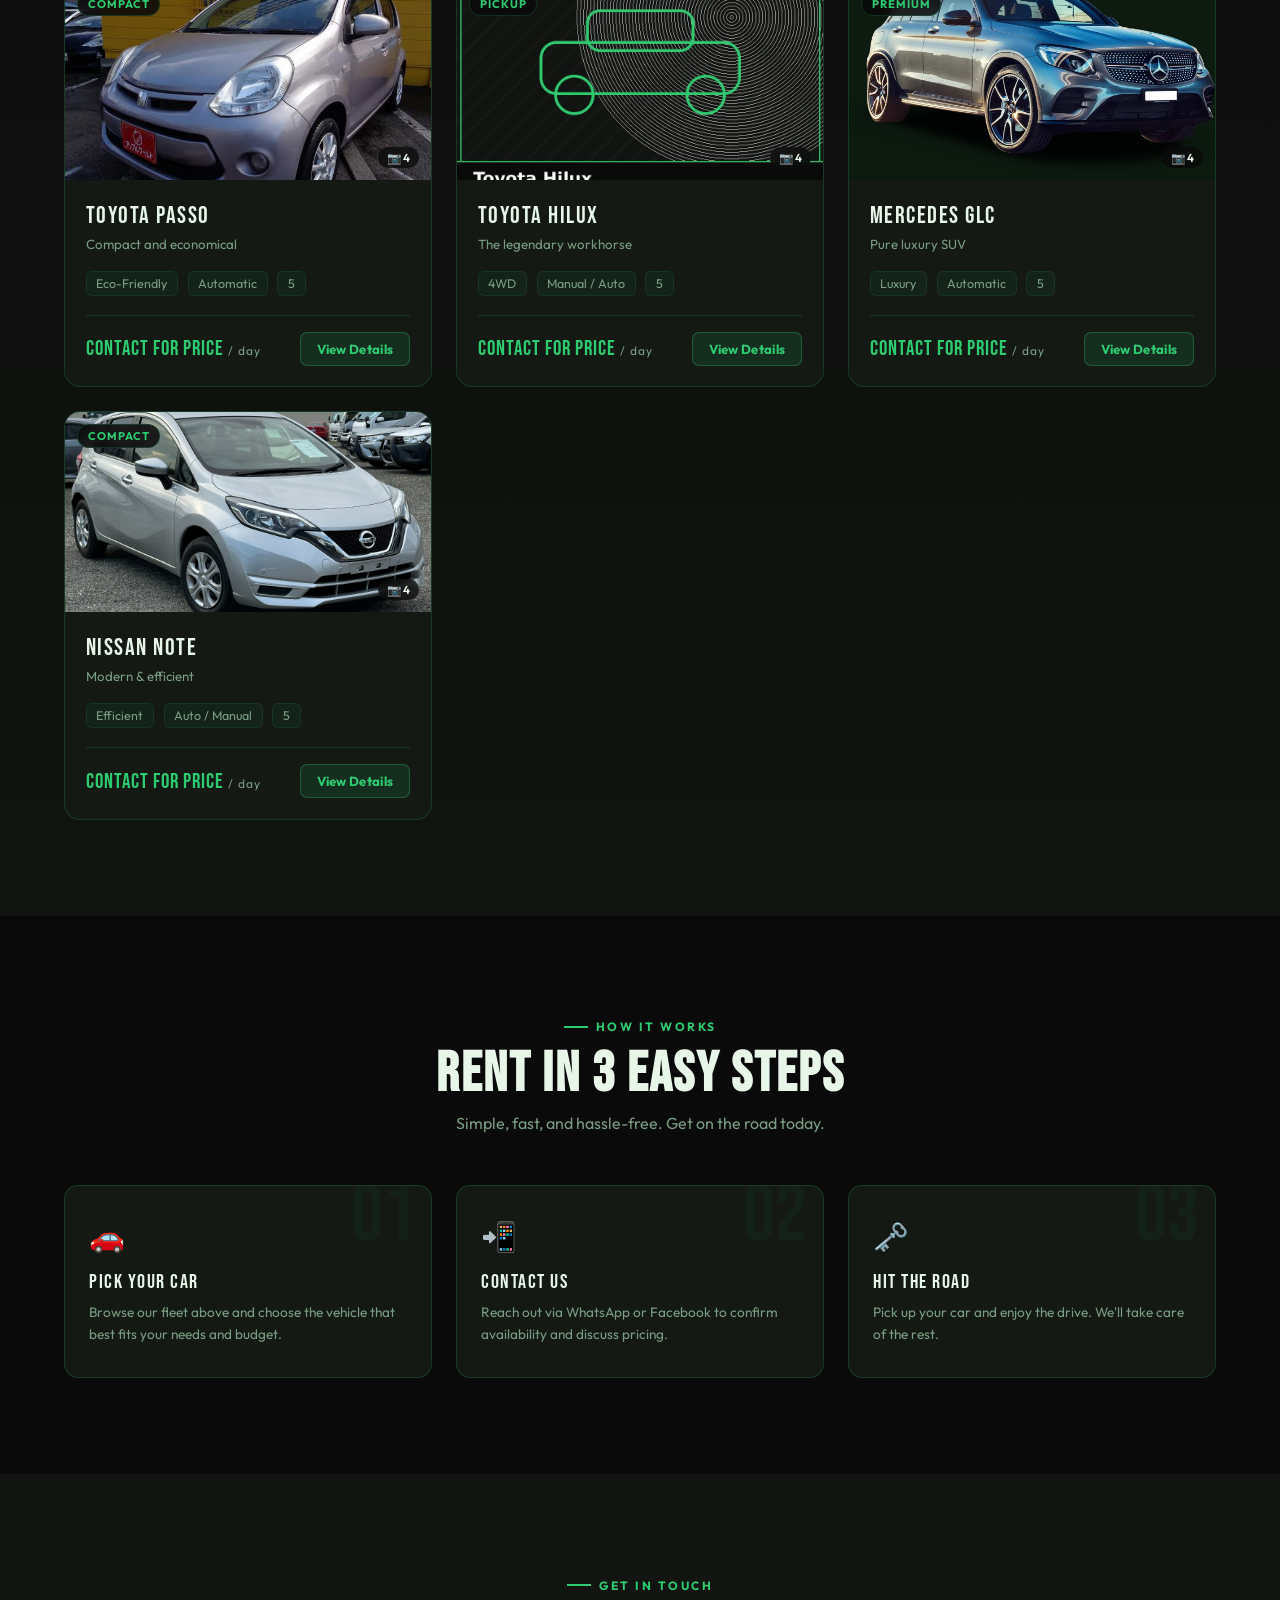
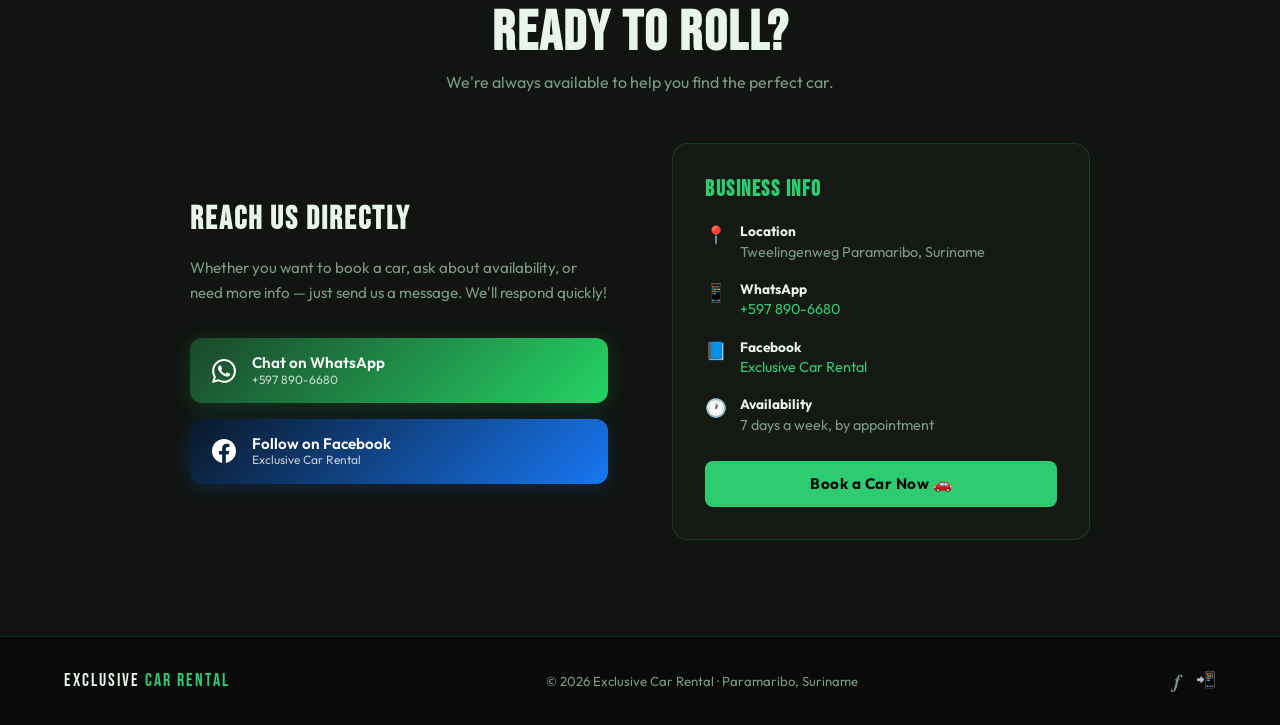
==== commit 027d5974: "added airport menu in mobile version" ====
--- a/index.html
+++ b/index.html
@@ -18,6 +18,7 @@
   <ul class="nav-links">
     <li><a href="index.html#fleet" class="active">Rent a Car</a></li>
     <li><a href="sales.html">Cars for Sale</a></li>
+    <li><a href="airport.html">Airport Service</a></li>
     <li><a href="index.html#how">How It Works</a></li>
     <li><a href="index.html#contact">Contact</a></li>
     <li><a href="https://wa.me/5978906680" target="_blank" class="nav-cta">Book Now</a></li>
@@ -31,6 +32,7 @@
 <div class="mobile-menu" id="mobileMenu">
   <a href="index.html#fleet" onclick="toggleMenu()">Rent a Car</a>
   <a href="sales.html" onclick="toggleMenu()">Cars for Sale</a>
+  <a href="airport.html" onclick="toggleMenu()">Airport Service</a>
   <a href="index.html#how" onclick="toggleMenu()">How It Works</a>
   <a href="index.html#contact" onclick="toggleMenu()">Contact</a>
   <a href="https://wa.me/5978906680" target="_blank">📲 Book on WhatsApp</a>
